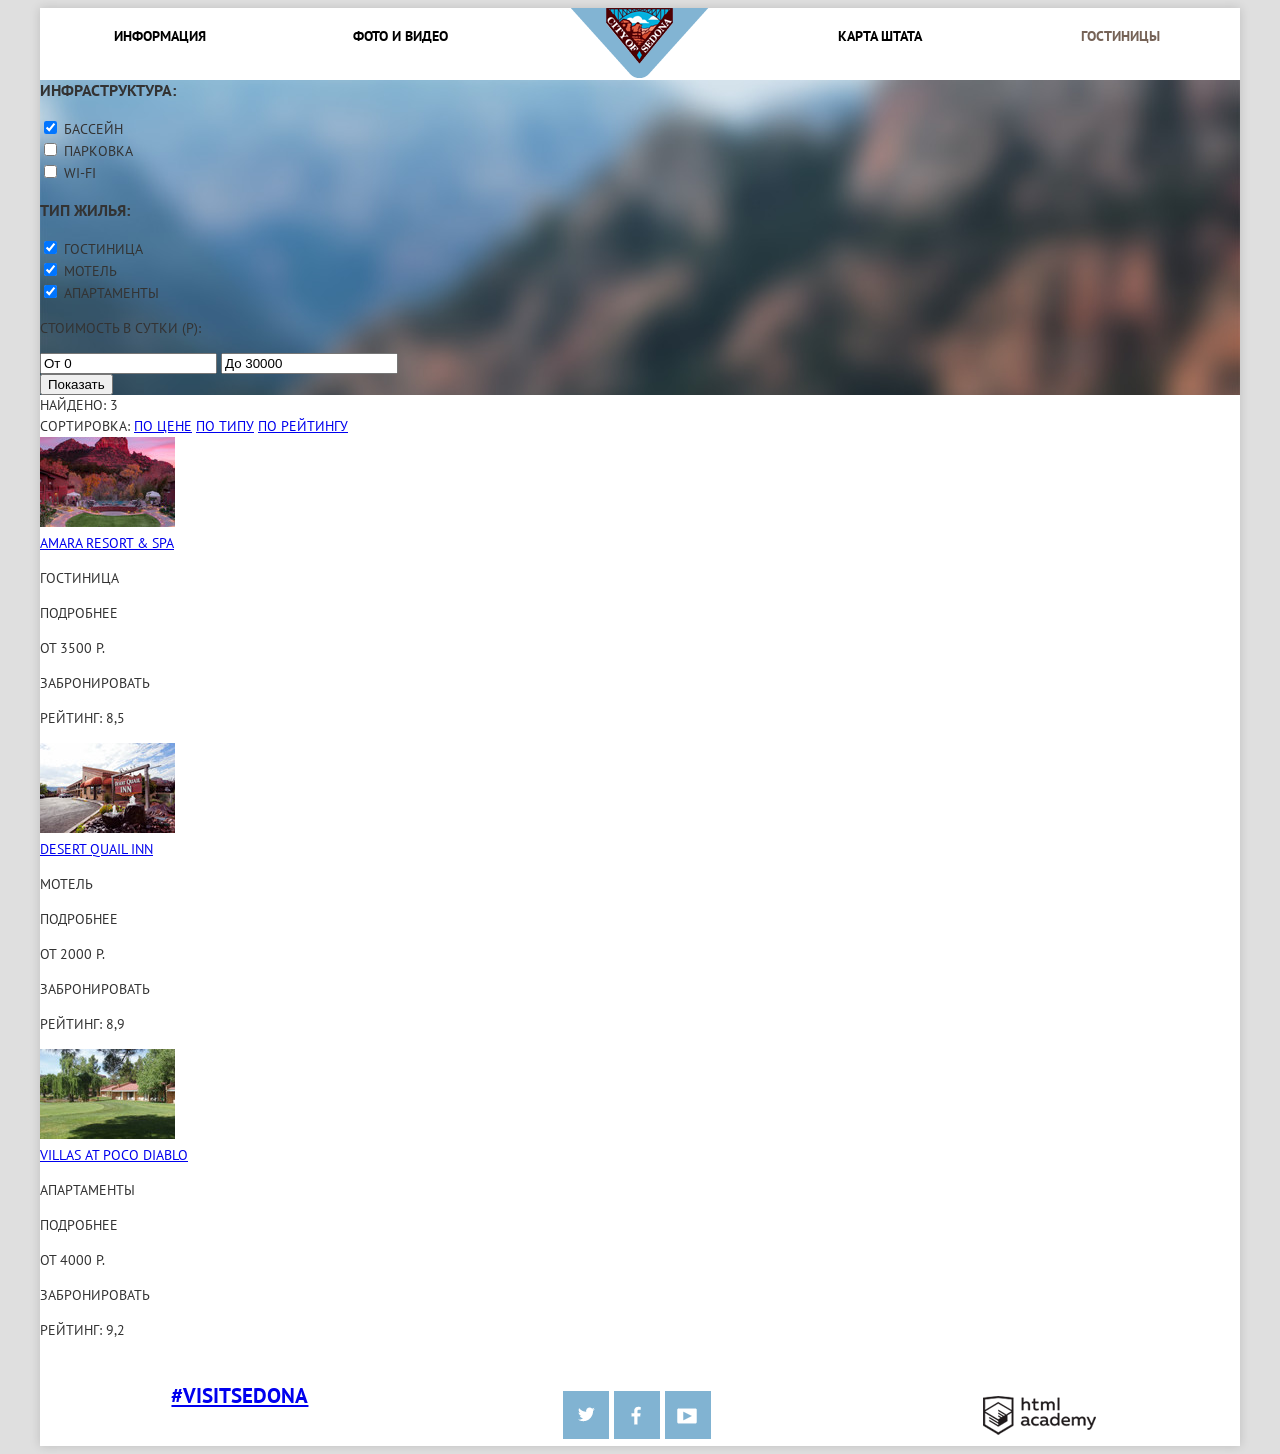
==== hotels.html @ 4e0e6d9b "Сделал страницу index Закончил верстку, разбил на блоки, добавил картинки, применил спрайты на иконк" ====
<!DOCTYPE html>
<html lang="ru">
<head>
  <meta charset="UTF-8">
  <title>Седона</title>
  <link href='http://fonts.googleapis.com/css?family=PT+Sans:400,700&amp;subset=latin,cyrillic-ext' rel='stylesheet' type='text/css'>
  <link href="css/style.css" rel="stylesheet">
  <link href="css/normalize.css" rel="stylesheet">
</head>
<body>
  <div class="container">
    <header>
      <nav class="menu">
              <a href="#">Информация</a>
              <a href="#">Фото и видео</a>
              <a href="index.html" class="menu-logo">
                  <img src="img/logo.png" alt="">
              </a>
              <a href="#">Карта штата</a>
              <a class="menu-active" href="#">Гостиницы</a>
          </nav>
    </header>

    <main>
      <form action="#" method="post">
        <div class="hotels-filters">
          <div class="hotels-filters-type">
            <div class="hotels-filters-infrastructure">
              <h3>инфраструктура:</h3>
              <div class="hotels-filters-item">
                <input type="checkbox" name="checkbox-pool" id="checkbox-pool" checked>
                <label for="checkbox-pool">бассейн</label>
              </div>
              <div class="hotels-filters-item">
                <input type="checkbox" name="checkbox-parking" id="checkbox-parking">
                <label for="checkbox-parking">парковка</label>
              </div>
              <div class="hotels-filters-item">
                <input type="checkbox" name="checkbox-wi-fi" id="checkbox-wi-fi">
                <label for="checkbox-wi-fi">wi-fi</label>
              </div>
            </div>
            <div class="hotels-filters-property">
              <h3>тип жилья:</h3>
              <div class="hotels-filters-item">
                <input type="checkbox" name="checkbox-hotel" id="checkbox-hotel" checked>
                <label for="checkbox-hotel">гостиница</label>
              </div>
              <div class="hotels-filters-item">
                <input type="checkbox" name="checkbox-motel" id="checkbox-motel" checked>
                <label for="checkbox-motel">мотель</label>
              </div>
              <div class="hotels-filters-item">
                <input type="checkbox" name="checkbox-appartment" id="checkbox-appartment" checked>
                <label for="checkbox-appartment">апартаменты</label>
              </div>
            </div>
          </div>
          <div class="filter-price">
            <p class="filter-price-title">Стоимость в сутки (Р):</p>
            <div class="filter-price-controll">
              <div class="filter-price-boundaries">
                <input type="text" value="От 0" required>
                <input type="text" value="До 30000" required>
              </div>
              <div class="filter-price-scale">
                <div class="filter-scale-toggle filter-min-toggle"></div>
                <div class="filter-scale-toggle filter-max-toggle"></div>
              </div>
            </div>
            <button class="filter-btn" type="submit">Показать</button>
          </div>
        </div>
      </form>
      <div class="hotels-sort">
        <div class="hotels-sort-found">найдено: 3</div>
        <span class="hotels-sort-title">сортировка: </span>
        <a href="#" class="active hotels-sort-price">по цене</a>
        <a href="#" class="hotels-sort-type">по типу</a>
        <a href="#" class="hotels-sort-rate">по рейтингу</a>
        <div class="hotels-sort-arrow">
          <a href="#" class="hotels-sort-up"><i class="icon-up-dir"></i></a>
          <a href="#" class="hotels-sort-down active"><i class="icon-down-dir active"></i></a>
        </div>
      </div>
      <div class="hotels">
        <div class="hotel">
          <img src="img/amara.jpg" class="hotel-photo" alt="amara resort &amp; spa photo" width="135" height="90">
          <div class="hotel-description">
            <div class="hotel-name"><a href="#">amara resort &amp; spa</a></div>
            <div class="hotel-info">
              <div class="hotel-info-left">
                <p>гостиница</p>
                <a class="hotel-btn-info">подробнее</a>
              </div>
              <div class="hotel-info-right">
                <p>от 3500 р.</p>
                <a class="hotel-btn-book">забронировать</a>
              </div>
            </div>
          </div>
          <div class="hotels-ratings">
            <div class="ratings-stars excellent"></div>
            <p class="result-info">Рейтинг: 8,5</p>
          </div>
        </div>
        <div class="hotel">
          <img src="img/desert.jpg" class="hotel-photo" alt="desert quail inn photo" width="135" height="90">
          <div class="hotel-description">
            <div class="hotel-name"><a href="#">desert quail inn</a></div>
            <div class="hotel-info">
              <div class="hotel-info-left">
                <p>мотель</p>
                <a class="hotel-btn-info">подробнее</a>
              </div>
              <div class="hotel-info-right">
                <p>от 2000 р.</p>
                <a class="hotel-btn-book">забронировать</a>
              </div>
            </div>
          </div>
          <div class="hotels-ratings">
            <div class="ratings-stars bad"></div>
            <p class="result-info">Рейтинг: 8,9</p>
          </div>
        </div>
        <div class="hotel">
          <img src="img/poco.jpg" class="hotel-photo" alt="villas at poco diablo photo" width="135" height="90">
          <div class="hotel-description">
            <div class="hotel-name"><a href="#">villas at poco diablo</a></div>
            <div class="hotel-info">
              <div class="hotel-info-left">
                <p>апартаменты</p>
                <a class="hotel-btn-info">подробнее</a>
              </div>
              <div class="hotel-info-right">
                <p>от 4000 р.</p>
                <a class="hotel-btn-book">забронировать</a>
              </div>
            </div>
          </div>
          <div class="hotels-ratings">
            <div class="ratings-stars good"></div>
            <p class="result-info">Рейтинг: 9,2</p>
          </div>
        </main>
        <footer>
          <div class="footer-hashtag">
            <a href="#" class="hashtag" target="blank">#Visitsedona</a>
          </div>
          <div class="footer-social">
            <a href="#" class="social-icon tw" target="_blank">Twitter</a>
            <a href="#" class="social-icon fb" target="_blank">Facebook</a>
            <a href="#" class="social-icon youtube" target="_blank">Youtube</a>
          </div>
          <div class="footer-copyright">
            <p class="copyright">Website by<a href="http://htmlacademy.ru/"><img src="img/logo-html.png" width="113" height="39" alt="HTML academy"></a></p>
          </div>
        </footer>

      </div>
      <script src="js/main.js"></script>
    </body>
    </html>
---- css/style.css ----
body {
  font-family: 'PT Sans', Arial, sans-serif;
  font-size: 14px;
  line-height: 21px;
  color: #333333;
  text-transform: uppercase;
  background-color: #dfdfdf;
}
.main-poster {
  background-image: url('../img/main-poster.jpg');
  background-size: cover;
  background-color: #493e35;
  height: 510px;
  width: 100%;
  text-align: center;
  padding-top: 74px;
  box-sizing: border-box;
  position: relative;
}

.main-poster::after {
  content: '';
  width: 100%;
  height: 60px;
  position: absolute;
  bottom: 0;
  left: 0;
  background-image: url('../img/shape.png');
  background-size: 100% 100%;
  background-repeat: no-repeat;
}
.container {
  min-width: 768px;
  max-width: 1200px;
  margin: 0 auto;
  background-color: white;
  box-shadow: 0 0 10px 0 rgba(0, 0, 0, .15);
}
li {
  list-style-type: none;
}

.menu {
  min-height: 56px;

  font-size: 0;
}

.menu a {
  display: inline-block;

  width: 20%;
  padding-top: 15px;
  padding-bottom: 15px;

  text-align: center;
  vertical-align: top;
}

.menu .menu-logo {
  position: relative;
  z-index: 50;

  height: 56px;
  padding: 0;
}
.menu a {
  text-decoration: none;
  text-transform: uppercase;

  color: #000000;

  font-size: 14px;
  font-weight: 700;
  line-height: 26px;
}

.menu a:hover {
  color: #81b3d2;
}

.menu a:active {
  color: #b2b2b2;
  color: rgba(0, 0, 0, .3);
}

.menu .menu-active {
  color: #766357;
}

.menu .menu-active:hover {
  color: #604e43;
}

.menu .menu-active:active {
  color: #d6d0cc;
  color: rgba(118, 99, 87, .3);
}

/*END NAVIGATION*/
/*INTRO*/

.intro {
  margin: 60px auto 50px;
  max-width: 500px;
  text-align: center;
}

.intro h1 {
  text-decoration: none;
  color: #000000;
  font-size: 21px;
  font-weight: 700;
  line-height: 26px;
}
.intro p {
  color: #000000;
  font-size: 14px;
  font-weight: 400;
  line-height: 26px;
}

/*END INTRO*/
.advantage-main {
  height: 256px;
  font-size: 0;
  background-image: url('../img/advantage-img-1.jpg');
  background-position: 100% 0%;
  overflow: hidden;
}
.advantage-text-wrapper {
  display: inline-block;
  width: 33.3333333%;
  padding: 50px;
  box-sizing: border-box;
  text-align: center;
  vertical-align: top;
  background-color: #81b3d2;
  color: white;
  height: 100%;
  font-size: 14px;

}

.advantage-main2 {
  height: 256px;
  font-size: 0;
  background-image: url('../img/advantage-img-2.jpg');
  background-position: 0% 100%;
}
.advantage-text-wrapper2 {
  display: inline-block;
  width: 33.3333333%;
  padding: 50px;
  float:right;
  box-sizing: border-box;
  text-align: center;
  vertical-align: top;
  background-color: #81b3d2;
  color: white;
  height: 100%;
  font-size: 14px;
}
.advantage-heading {
  font-weight: bold;
  font-size: 21px;
  line-height: 26px;
  max-width: 151px;
  margin: 0 auto 20px;
}
.advantage-main-text {
  font-size: 14px;
  font-weight: 400;
  line-height: 21px;
  margin: 0 auto 20px;
}
.advantage-main-text2 {
  padding: 0px 11%;
  font-size: 14px;
  font-weight: 400;
  line-height: 21px;
  margin: 0 auto 20px;
}
.advantage-number {
  margin-bottom: 20px;
}

.advantage-number::after {
  content: ' —';
}

.advantage-number::before {
  content: '— ';
}
.additional-advantage {
  display: inline-block;
  width: 33%;
  vertical-align: top;
  padding: 50px 30px 80px 30px;
  box-sizing: border-box;
  text-align: center;
}
.additional-advantage-icon {
  height: 80px;
  background-repeat: no-repeat;
  background-position: center;
  margin-bottom: 30px;
}

.additional-advantage-icon.house {
  background-image: url('../img/house.png');
}

.additional-advantage-icon.food {
  background-image: url('../img/food.png');
}

.additional-advantage-icon.souvenir {
  background-image: url('../img/souvenir.png');
}

.additional-advantages-grey {
  background-color: #eeeeee;
  margin-bottom: 60px;
}

.additional-advantage-grey {
  display: inline-block;
  width: 33%;
  text-align: center;
  padding: 50px;
  box-sizing: border-box;
  vertical-align: top;
}
.advantages-text{
  padding: 0px 5%;
  font-size: 14px;
  font-weight: 400;
  line-height: 21px;
  margin: 0 auto 20px;

}

.booking-title {
  text-align: center;
  color: #000000;
  margin-bottom: 30px;
  font-size: 30px;
  font-weight: 700;
  line-height: 26px;
}

.booking-info {
  text-align: center;
  width: 500px;
  margin-right: auto;
  margin-bottom: 45px;
  margin-left: auto;
  color: #000000;
  font-size: 14px;
  font-weight: 400;
  line-height: 24px;
}
.booking-block {
  position: relative;

  width: 570px;
  margin-right: auto;
  margin-left: auto;
}

.booking-btn {
  display: block;
  width: 100%;
  padding-top: 32px;
  padding-bottom: 31px;
  text-align: center;
  text-decoration: none;
  background-color: #766357;
  text-transform: uppercase;
  color: #ffffff;
  font-size: 21px;
  font-weight: 700;
  line-height: 26px;
}
.booking-btn:active {
  color: #9f928a;
  color: rgba(255, 255, 255, .3);
}

.booking-form {
  position: absolute;
  z-index: 100;
  top: 89px;
  left: 0;

  display: block;

  width: 460px;
  padding: 55px;

  background-color: #ffffff;
  -webkit-box-shadow: 0 38px 95px -21px rgba(0, 0, 0, .75);
  -moz-box-shadow: 0 38px 95px -21px rgba(0, 0, 0, .75);
  box-shadow: 0 38px 95px -21px rgba(0, 0, 0, .75);

  font-size: 0;
}
.booking-form-row {
  margin-bottom: 27px;

  -webkit-user-select: none;
  -moz-user-select: none;
  -ms-user-select: none;
  user-select: none;

  font-size: 0;

  -webkit-touch-callout: none;
  -khtml-user-select: none;
}

.booking-form-row label {
  display: inline-block;

  width: 110px;

  text-align: left;
  vertical-align: middle;
}

.booking-form-row input {
  position: relative;

  display: inline-block;

  width: 301px;
  padding: 5px 30px 5px 15px;

  vertical-align: middle;

  border-style: none;
  background-color: #f2f2f2;
}

.booking-form input:hover {
  background-color: #ebebeb;
}

.booking-form input:focus {
  outline: none;
  background-color: #ffffff;
  -webkit-box-shadow: inset 0 0 0 2px rgba(229, 229, 229, 1);
  -moz-box-shadow: inset 0 0 0 2px rgba(229, 229, 229, 1);
  box-shadow: inset 0 0 0 2px rgba(229, 229, 229, 1);
}

.booking-form-col {
  display: inline-block;

  box-sizing: border-box;
  width: 50%;

  vertical-align: top;

  font-size: 0;
}

.booking-form-col label {
  text-align: center;
}

.booking-form-col:first-child label {
  text-align: left;
}
.booking-form-label,
.booking-form-label + input {
  text-decoration: none;
  text-transform: uppercase;

  color: #000000;

  font-size: 14px;
  font-weight: 700;
  line-height: 26px;
}
.booking-form-dates {
  margin-bottom: 32px;
}

.booking-form-dates input:after {
  position: absolute;

  width: 21px;
  height: 23px;

  content: "";

  background: -92px -10px no-repeat url(../img/sprites.png);
}

.booking-form-dates input:hover:after {
  background: -10px -10px no-repeat url(../img/sprites.png);
}

.booking-form-dates input:focus:after {
  background: -51px -10px no-repeat url(../img/sprites.png);
}

.booking-form-dates + .booking-form-row {
  margin-bottom: 55px;
}

.booking-form-col input {
  width: 32px;
  padding-right: 41px;
  padding-left: 41px;

  text-align: center;
}

.booking-controls-plus,
.booking-controls-minus {
  position: relative;

  cursor: pointer;
}

.booking-controls-minus:before {
  position: absolute;
  top: -1.5px;
  left: -100px;

  width: 11px;
  height: 0;
  height: 11px;

  content: "";

  background: -284px -69px no-repeat url(../img/sprites.png);
}

.booking-controls-minus:hover:before,
input:hover ~ .booking-controls-subtract:before {
  background: -252px -69px no-repeat url(../img/sprites.png);
}

.booking-controls-minus:active:before,
input:focus ~ .booking-controls-minus:before {
  background: -189px -69px no-repeat url(../img/sprites.png);
}

.booking-controls-plus:after {
  position: absolute;
  top: -5px;
  right: 10px;

  width: 11px;
  height: 0;
  height: 11px;

  content: "";

  background: -189px -100px no-repeat url(../img/sprites.png);
}

.booking-controls-plus:hover:after,
input:hover ~ .booking-controls-plus:after {
  background: -316px -69px no-repeat url(../img/sprites.png);
}


.booking-controls-plus:active:after,
input:focus ~ .booking-controls-plus:after {
  background: -347px -69px no-repeat url(../img/sprites.png);
}

.booking-form-btn {
  width: 100%;
  padding-top: 15px;
  padding-bottom: 18px;
  border: none;
  background-color: #81b3d2;
}
.booking-form-btn{
  text-transform: uppercase;
  color: #ffffff;
  font-size: 21px;
  font-weight: 700;
  line-height: 26px
}

.booking-form-btn:focus {
  outline: none;
}

.booking-form-btn:hover {
  background-color: #669ec0;
}

.booking-form-btn:active {
  background-color: #5496bd;
}

.map {
  position: relative;

  overflow: hidden;

  height: 473px;
}


.hotels-filters {
  background-image: url('../img/blur.jpg');
  background-repeat: no-repeat;
  background-size: cover;
  background-color: #493e35;
  width: 100%;
}
/*FOOTER*/
footer {
  font-size: 0;
}
.social-icon {
  position: relative;

  display: inline-block;

  width: 46px;
  height: 48px;
  margin-right: 5px;

  vertical-align: top;

  background-color: #81b3d2;
}

.social-icon:hover {
  position: relative;

  background-color: #669ec0;
}

.social-icon:active {
  position: relative;

  background-color: #5496bd;
}

.social-icon:before {
  position: absolute;

  width: 22px;
  height: 20px;

  content: "";
}
.footer-social,
.footer-hashtag,
.footer-copyright {
  display: inline-block;

  box-sizing: border-box;
  width: 33.33%;
  min-height: 90px;

  text-align: center;
  vertical-align: top;
}

.footer-hashtag {
  padding-top: 28px;
}
.footer-hashtag {
  text-decoration: none;
  color: #000000;
  font-size: 21px;
  font-weight: 700;
  line-height: 26px;
}

.footer-social {
  padding-top: 36px;

  font-size: 0;
}
.social-icon {
  position: relative;

  display: inline-block;

  width: 46px;
  height: 48px;
  margin-right: 5px;

  vertical-align: top;

  background-color: #81b3d2;
}

.social-icon:hover {
  position: relative;

  background-color: #669ec0;
}

.social-icon:active {
  position: relative;

  background-color: #5496bd;
}

.social-icon:before {
  position: absolute;

  width: 22px;
  height: 20px;

  content: "";
}
.tw:before {
  top: 16px;
  left: 15px;

  background: -300px -100px no-repeat url(../img/sprites.png);
}

.tw:active:before {
  background: -337px -100px no-repeat url(../img/sprites.png);
}

.fb:before {
  top: 15px;
  left: 17px;

  background: -129px -70px no-repeat url(../img/sprites.png);
}

.fb:active:before {
  background: -159px -70px no-repeat url(../img/sprites.png);
}

.youtube:before {
  top: 17px;
  left: 12px;

  background: -252px -165px no-repeat url(../img/sprites.png);
}

.youtube:active:before {
  background: -292px -165px no-repeat url(../img/sprites.png);
}

.footer-copyright {
  padding-top: 41px;

  font-size: 0;
}
.footer-copyright a,
.footer-copyright span {
  display: inline-block;
  vertical-align: middle;
}
.copyright-intro {
  color: #000000;

  font-size: 14px;
  font-weight: 400;
  line-height: 26px;
}
.copyright-htmlacademy {
  width: 113px;
  height: 39px;
  margin-left: 5px;

  background: -10px -109px no-repeat url(../img/sprites.png);
}

.copyright-htmlacademy:hover {
  background: -10px -168px no-repeat url(../img/sprites.png);
}

.copyright-htmlacademy:active {
  background: -252px -10px no-repeat url(../img/sprites.png);
}
/*END FOOTER*/
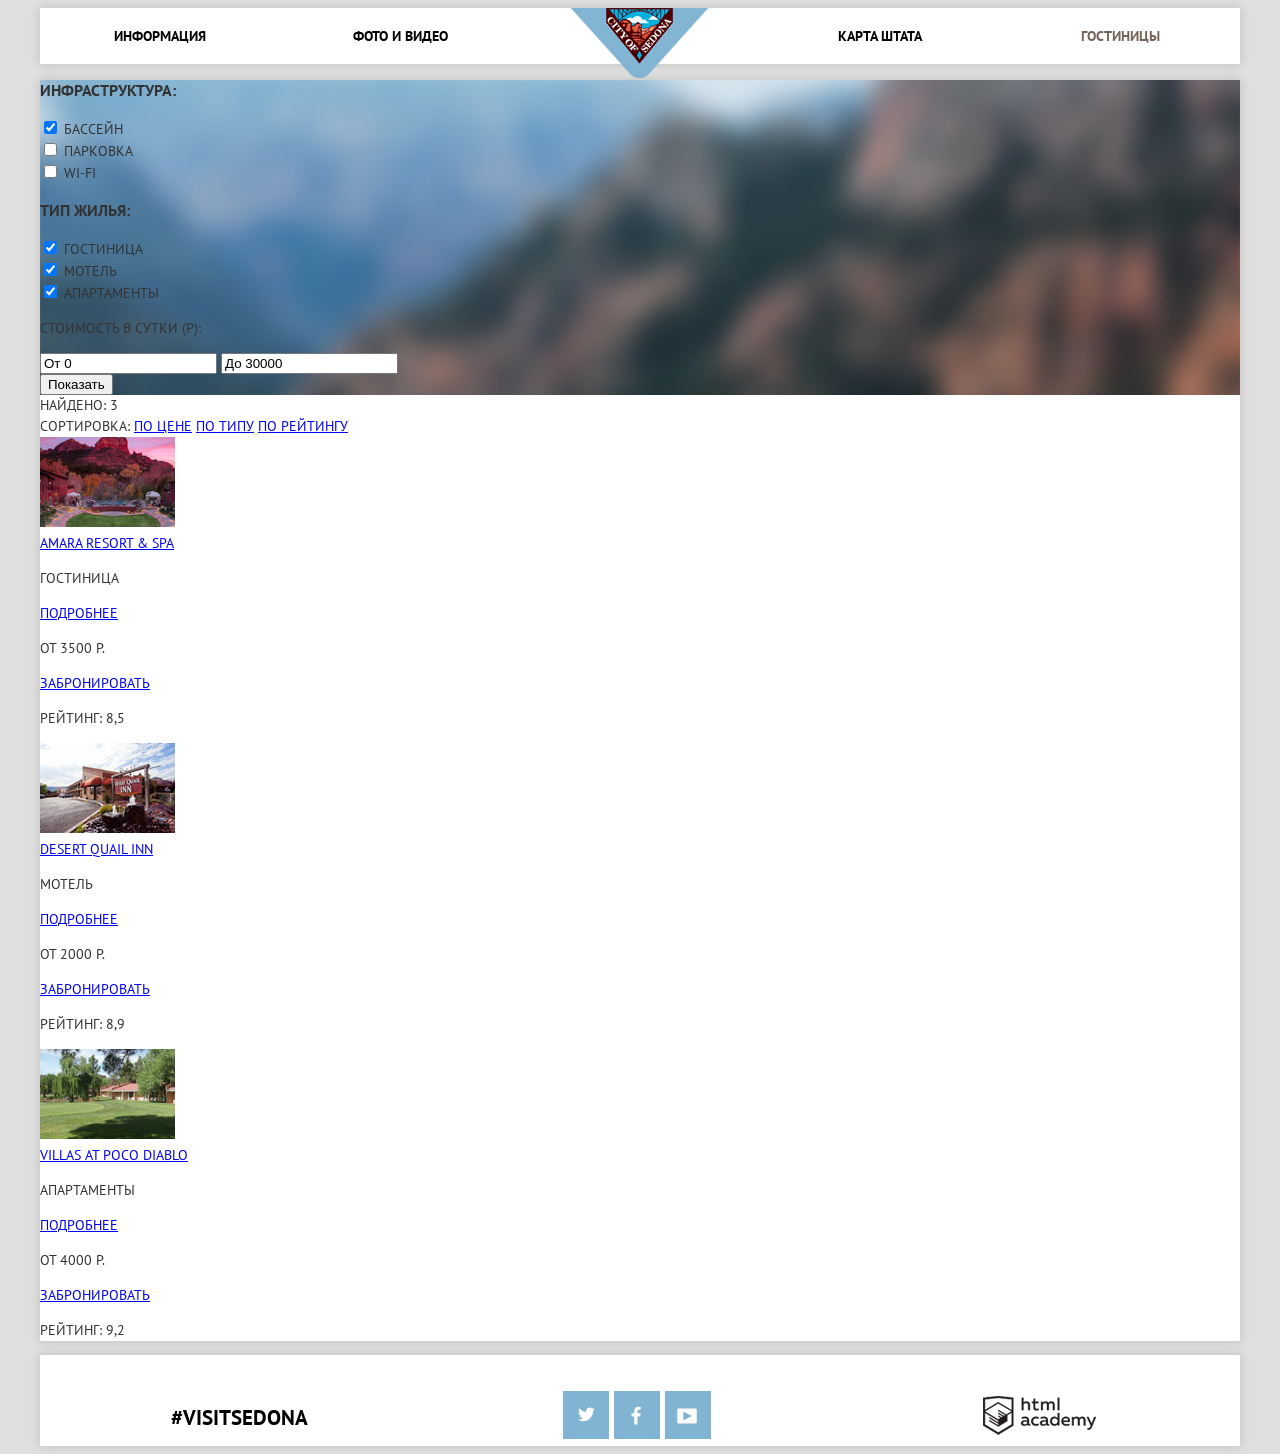
==== commit d9d28813: "правки" ====
--- a/hotels.html
+++ b/hotels.html
@@ -8,157 +8,157 @@
   <link href="css/normalize.css" rel="stylesheet">
 </head>
 <body>
-  <div class="container">
-    <header>
-      <nav class="menu">
-              <a href="#">Информация</a>
-              <a href="#">Фото и видео</a>
-              <a href="index.html" class="menu-logo">
-                  <img src="img/logo.png" alt="">
-              </a>
-              <a href="#">Карта штата</a>
-              <a class="menu-active" href="#">Гостиницы</a>
-          </nav>
-    </header>
-
-    <main>
-      <form action="#" method="post">
-        <div class="hotels-filters">
-          <div class="hotels-filters-type">
-            <div class="hotels-filters-infrastructure">
-              <h3>инфраструктура:</h3>
-              <div class="hotels-filters-item">
-                <input type="checkbox" name="checkbox-pool" id="checkbox-pool" checked>
-                <label for="checkbox-pool">бассейн</label>
-              </div>
-              <div class="hotels-filters-item">
-                <input type="checkbox" name="checkbox-parking" id="checkbox-parking">
-                <label for="checkbox-parking">парковка</label>
-              </div>
-              <div class="hotels-filters-item">
-                <input type="checkbox" name="checkbox-wi-fi" id="checkbox-wi-fi">
-                <label for="checkbox-wi-fi">wi-fi</label>
-              </div>
+  <header class="container">
+    <nav class="menu">
+      <a href="#">Информация</a>
+      <a href="#">Фото и видео</a>
+      <a href="index.html" class="menu-logo">
+        <img src="img/logo.png" alt="">
+      </a>
+      <a href="#">Карта штата</a>
+      <a class="menu-active" href="#">Гостиницы</a>
+    </nav>
+  </header>
+  <main class="container">
+    <form action="#" method="post">
+      <div class="hotels-filters">
+        <div class="hotels-filters-type">
+          <div class="hotels-filters-infrastructure">
+            <h3>инфраструктура:</h3>
+            <div class="hotels-filters-item">
+              <input type="checkbox" name="checkbox-pool" id="checkbox-pool" checked>
+              <label for="checkbox-pool">бассейн</label>
             </div>
-            <div class="hotels-filters-property">
-              <h3>тип жилья:</h3>
-              <div class="hotels-filters-item">
-                <input type="checkbox" name="checkbox-hotel" id="checkbox-hotel" checked>
-                <label for="checkbox-hotel">гостиница</label>
-              </div>
-              <div class="hotels-filters-item">
-                <input type="checkbox" name="checkbox-motel" id="checkbox-motel" checked>
-                <label for="checkbox-motel">мотель</label>
-              </div>
-              <div class="hotels-filters-item">
-                <input type="checkbox" name="checkbox-appartment" id="checkbox-appartment" checked>
-                <label for="checkbox-appartment">апартаменты</label>
-              </div>
+            <div class="hotels-filters-item">
+              <input type="checkbox" name="checkbox-parking" id="checkbox-parking">
+              <label for="checkbox-parking">парковка</label>
+            </div>
+            <div class="hotels-filters-item">
+              <input type="checkbox" name="checkbox-wi-fi" id="checkbox-wi-fi">
+              <label for="checkbox-wi-fi">wi-fi</label>
             </div>
           </div>
-          <div class="filter-price">
-            <p class="filter-price-title">Стоимость в сутки (Р):</p>
-            <div class="filter-price-controll">
-              <div class="filter-price-boundaries">
-                <input type="text" value="От 0" required>
-                <input type="text" value="До 30000" required>
-              </div>
-              <div class="filter-price-scale">
-                <div class="filter-scale-toggle filter-min-toggle"></div>
-                <div class="filter-scale-toggle filter-max-toggle"></div>
-              </div>
+          <div class="hotels-filters-property">
+            <h3>тип жилья:</h3>
+            <div class="hotels-filters-item">
+              <input type="checkbox" name="checkbox-hotel" id="checkbox-hotel" checked>
+              <label for="checkbox-hotel">гостиница</label>
             </div>
-            <button class="filter-btn" type="submit">Показать</button>
+            <div class="hotels-filters-item">
+              <input type="checkbox" name="checkbox-motel" id="checkbox-motel" checked>
+              <label for="checkbox-motel">мотель</label>
+            </div>
+            <div class="hotels-filters-item">
+              <input type="checkbox" name="checkbox-appartment" id="checkbox-appartment" checked>
+              <label for="checkbox-appartment">апартаменты</label>
+            </div>
           </div>
         </div>
-      </form>
-      <div class="hotels-sort">
-        <div class="hotels-sort-found">найдено: 3</div>
-        <span class="hotels-sort-title">сортировка: </span>
-        <a href="#" class="active hotels-sort-price">по цене</a>
-        <a href="#" class="hotels-sort-type">по типу</a>
-        <a href="#" class="hotels-sort-rate">по рейтингу</a>
-        <div class="hotels-sort-arrow">
-          <a href="#" class="hotels-sort-up"><i class="icon-up-dir"></i></a>
-          <a href="#" class="hotels-sort-down active"><i class="icon-down-dir active"></i></a>
+        <div class="filter-price">
+          <p class="filter-price-title">Стоимость в сутки (Р):</p>
+          <div class="filter-price-controll">
+            <div class="filter-price-boundaries">
+              <input type="text" value="От 0" required>
+              <input type="text" value="До 30000" required>
+            </div>
+            <div class="filter-price-scale">
+              <div class="filter-scale-toggle filter-min-toggle"></div>
+              <div class="filter-scale-toggle filter-max-toggle"></div>
+            </div>
+          </div>
+          <button class="filter-btn" type="submit">Показать</button>
         </div>
       </div>
-      <div class="hotels">
-        <div class="hotel">
-          <img src="img/amara.jpg" class="hotel-photo" alt="amara resort &amp; spa photo" width="135" height="90">
-          <div class="hotel-description">
-            <div class="hotel-name"><a href="#">amara resort &amp; spa</a></div>
-            <div class="hotel-info">
-              <div class="hotel-info-left">
-                <p>гостиница</p>
-                <a class="hotel-btn-info">подробнее</a>
-              </div>
-              <div class="hotel-info-right">
-                <p>от 3500 р.</p>
-                <a class="hotel-btn-book">забронировать</a>
-              </div>
+    </form>
+    <div class="hotels-sort">
+      <div class="hotels-sort-found">найдено: 3</div>
+      <span class="hotels-sort-title">сортировка: </span>
+      <a href="#" class="active hotels-sort-price">по цене</a>
+      <a href="#" class="hotels-sort-type">по типу</a>
+      <a href="#" class="hotels-sort-rate">по рейтингу</a>
+      <div class="hotels-sort-arrow">
+        <a href="#" class="hotels-sort-up"><i class="icon-up-dir"></i></a>
+        <a href="#" class="hotels-sort-down active"><i class="icon-down-dir active"></i></a>
+      </div>
+    </div>
+    <div class="hotels">
+      <div class="hotel">
+        <img src="img/amara.jpg" class="hotel-photo" alt="amara resort &amp; spa photo" width="135" height="90">
+        <div class="hotel-description">
+          <div class="hotel-name"><a href="#">amara resort &amp; spa</a></div>
+          <div class="hotel-info">
+            <div class="hotel-info-left">
+              <p>гостиница</p>
+              <a href="#" class="hotel-btn-info">подробнее</a>
+            </div>
+            <div class="hotel-info-right">
+              <p>от 3500 р.</p>
+              <a href="#" class="hotel-btn-book">забронировать</a>
             </div>
           </div>
-          <div class="hotels-ratings">
-            <div class="ratings-stars excellent"></div>
-            <p class="result-info">Рейтинг: 8,5</p>
+        </div>
+        <div class="hotels-ratings">
+          <div class="ratings-stars excellent"></div>
+          <p class="result-info">Рейтинг: 8,5</p>
+        </div>
+      </div>
+      <div class="hotel">
+        <img src="img/desert.jpg" class="hotel-photo" alt="desert quail inn photo" width="135" height="90">
+        <div class="hotel-description">
+          <div class="hotel-name"><a href="#">desert quail inn</a></div>
+          <div class="hotel-info">
+            <div class="hotel-info-left">
+              <p>мотель</p>
+              <a  href="#" class="hotel-btn-info">подробнее</a>
+            </div>
+            <div class="hotel-info-right">
+              <p>от 2000 р.</p>
+              <a href="#" class="hotel-btn-book">забронировать</a>
+            </div>
           </div>
         </div>
-        <div class="hotel">
-          <img src="img/desert.jpg" class="hotel-photo" alt="desert quail inn photo" width="135" height="90">
-          <div class="hotel-description">
-            <div class="hotel-name"><a href="#">desert quail inn</a></div>
-            <div class="hotel-info">
-              <div class="hotel-info-left">
-                <p>мотель</p>
-                <a class="hotel-btn-info">подробнее</a>
-              </div>
-              <div class="hotel-info-right">
-                <p>от 2000 р.</p>
-                <a class="hotel-btn-book">забронировать</a>
-              </div>
+        <div class="hotels-ratings">
+          <div class="ratings-stars bad"></div>
+          <p class="result-info">Рейтинг: 8,9</p>
+        </div>
+      </div>
+      <div class="hotel">
+        <img src="img/poco.jpg" class="hotel-photo" alt="villas at poco diablo photo" width="135" height="90">
+        <div class="hotel-description">
+          <div class="hotel-name"><a href="#">villas at poco diablo</a></div>
+          <div class="hotel-info">
+            <div class="hotel-info-left">
+              <p>апартаменты</p>
+              <a href="#" class="hotel-btn-info">подробнее</a>
+            </div>
+            <div class="hotel-info-right">
+              <p>от 4000 р.</p>
+              <a  href="#" class="hotel-btn-book">забронировать</a>
             </div>
           </div>
-          <div class="hotels-ratings">
-            <div class="ratings-stars bad"></div>
-            <p class="result-info">Рейтинг: 8,9</p>
-          </div>
         </div>
-        <div class="hotel">
-          <img src="img/poco.jpg" class="hotel-photo" alt="villas at poco diablo photo" width="135" height="90">
-          <div class="hotel-description">
-            <div class="hotel-name"><a href="#">villas at poco diablo</a></div>
-            <div class="hotel-info">
-              <div class="hotel-info-left">
-                <p>апартаменты</p>
-                <a class="hotel-btn-info">подробнее</a>
-              </div>
-              <div class="hotel-info-right">
-                <p>от 4000 р.</p>
-                <a class="hotel-btn-book">забронировать</a>
-              </div>
-            </div>
-          </div>
-          <div class="hotels-ratings">
-            <div class="ratings-stars good"></div>
-            <p class="result-info">Рейтинг: 9,2</p>
-          </div>
-        </main>
-        <footer>
-          <div class="footer-hashtag">
-            <a href="#" class="hashtag" target="blank">#Visitsedona</a>
-          </div>
-          <div class="footer-social">
-            <a href="#" class="social-icon tw" target="_blank">Twitter</a>
-            <a href="#" class="social-icon fb" target="_blank">Facebook</a>
-            <a href="#" class="social-icon youtube" target="_blank">Youtube</a>
-          </div>
-          <div class="footer-copyright">
-            <p class="copyright">Website by<a href="http://htmlacademy.ru/"><img src="img/logo-html.png" width="113" height="39" alt="HTML academy"></a></p>
-          </div>
-        </footer>
+        <div class="hotels-ratings">
+          <div class="ratings-stars good"></div>
+          <p class="result-info">Рейтинг: 9,2</p>
+        </div>
+      </div>
+    </div>
+    </main>
+    <footer class="container">
+      <div class="footer-hashtag">
+        <a href="#" class="hashtag" target="blank">#Visitsedona</a>
+      </div>
+      <div class="footer-social">
+        <a href="#" class="social-icon tw" target="_blank">Twitter</a>
+        <a href="#" class="social-icon fb" target="_blank">Facebook</a>
+        <a href="#" class="social-icon youtube" target="_blank">Youtube</a>
+      </div>
+      <div class="footer-copyright">
+        <p class="copyright">Website by<a href="http://htmlacademy.ru/"><img src="img/logo-html.png" width="113" height="39" alt="HTML academy"></a></p>
+      </div>
+    </footer>
 
-      </div>
-      <script src="js/main.js"></script>
-    </body>
-    </html>
+
+    <script src="js/main.js"></script>
+  </body>
+  </html>
--- a/css/style.css
+++ b/css/style.css
@@ -571,9 +571,9 @@
 }
 
 .footer-hashtag {
-  padding-top: 28px;
-}
-.footer-hashtag {
+  padding-top: 50px;
+}
+.footer-hashtag a{
   text-decoration: none;
   color: #000000;
   font-size: 21px;
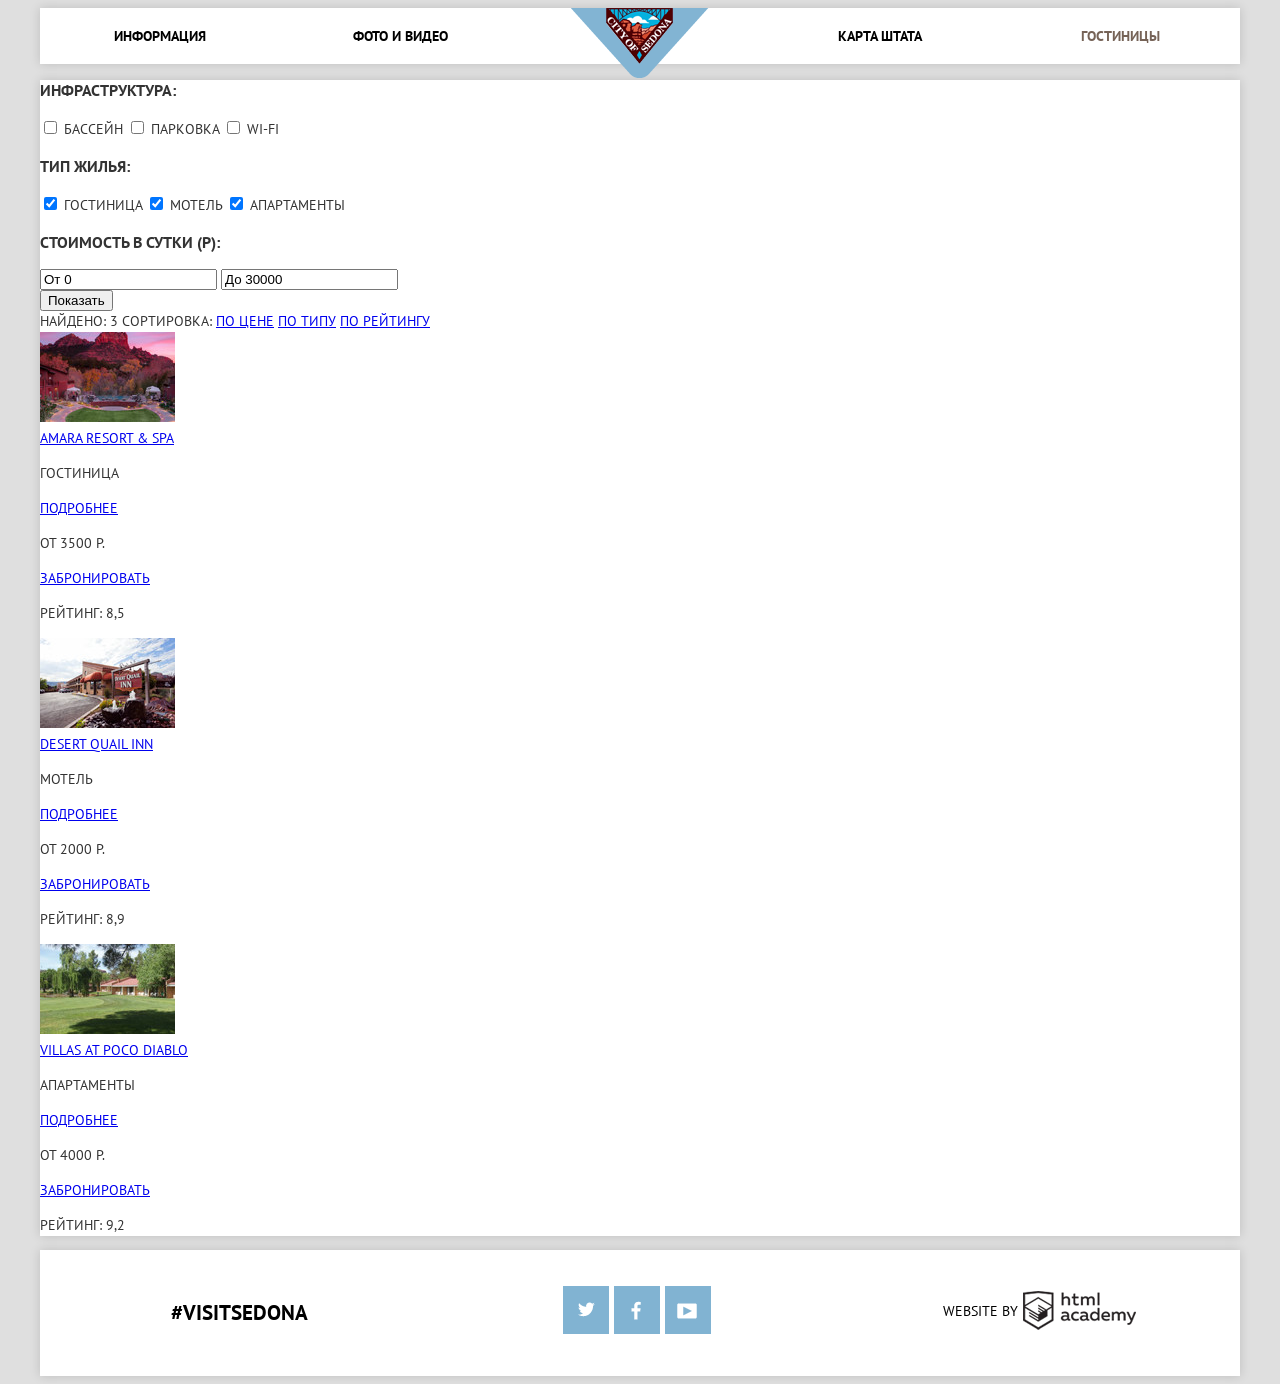
==== commit fbe4585c: "разбил на блоки, добавил картинки и стили для надписей." ====
--- a/hotels.html
+++ b/hotels.html
@@ -20,42 +20,29 @@
     </nav>
   </header>
   <main class="container">
-    <form action="#" method="post">
-      <div class="hotels-filters">
-        <div class="hotels-filters-type">
-          <div class="hotels-filters-infrastructure">
-            <h3>инфраструктура:</h3>
-            <div class="hotels-filters-item">
-              <input type="checkbox" name="checkbox-pool" id="checkbox-pool" checked>
-              <label for="checkbox-pool">бассейн</label>
-            </div>
-            <div class="hotels-filters-item">
-              <input type="checkbox" name="checkbox-parking" id="checkbox-parking">
-              <label for="checkbox-parking">парковка</label>
-            </div>
-            <div class="hotels-filters-item">
-              <input type="checkbox" name="checkbox-wi-fi" id="checkbox-wi-fi">
-              <label for="checkbox-wi-fi">wi-fi</label>
-            </div>
-          </div>
-          <div class="hotels-filters-property">
-            <h3>тип жилья:</h3>
-            <div class="hotels-filters-item">
-              <input type="checkbox" name="checkbox-hotel" id="checkbox-hotel" checked>
-              <label for="checkbox-hotel">гостиница</label>
-            </div>
-            <div class="hotels-filters-item">
-              <input type="checkbox" name="checkbox-motel" id="checkbox-motel" checked>
-              <label for="checkbox-motel">мотель</label>
-            </div>
-            <div class="hotels-filters-item">
-              <input type="checkbox" name="checkbox-appartment" id="checkbox-appartment" checked>
-              <label for="checkbox-appartment">апартаменты</label>
-            </div>
-          </div>
+
+    <div class="filter clearfix">
+      <form method="post" action="/filter">
+        <div class="filter-infrastructure">
+          <h3 class="filter-infrastructure-title">Инфраструктура:</h3>
+          <input type="checkbox" id="filter-pool">
+          <label class="filter-variant" for="filter-pool">Бассейн</label>
+          <input type="checkbox" id="filter-parking">
+          <label class="filter-variant" for="filter-parking">Парковка</label>
+          <input type="checkbox" id="filter-wifi">
+          <label class="filter-variant" for="filter-wifi">wi-fi</label>
+        </div>
+        <div class="filter-housing">
+          <h3 class="filter-housing-title">Тип жилья:</h3>
+          <input type="checkbox" id="filter-hotel" checked>
+          <label class="filter-variant" for="filter-hotel">Гостиница</label>
+          <input type="checkbox" id="filter-motel" checked>
+          <label class="filter-variant" for="filter-motel">Мотель</label>
+          <input type="checkbox" id="filter-apartment" checked>
+          <label class="filter-variant" for="filter-apartment">Апартаменты</label>
         </div>
         <div class="filter-price">
-          <p class="filter-price-title">Стоимость в сутки (Р):</p>
+          <h3 class="filter-price-title">Стоимость в сутки (Р):</h3>
           <div class="filter-price-controll">
             <div class="filter-price-boundaries">
               <input type="text" value="От 0" required>
@@ -68,97 +55,108 @@
           </div>
           <button class="filter-btn" type="submit">Показать</button>
         </div>
-      </div>
-    </form>
-    <div class="hotels-sort">
-      <div class="hotels-sort-found">найдено: 3</div>
-      <span class="hotels-sort-title">сортировка: </span>
-      <a href="#" class="active hotels-sort-price">по цене</a>
-      <a href="#" class="hotels-sort-type">по типу</a>
-      <a href="#" class="hotels-sort-rate">по рейтингу</a>
-      <div class="hotels-sort-arrow">
-        <a href="#" class="hotels-sort-up"><i class="icon-up-dir"></i></a>
-        <a href="#" class="hotels-sort-down active"><i class="icon-down-dir active"></i></a>
-      </div>
+      </form>
     </div>
-    <div class="hotels">
-      <div class="hotel">
-        <img src="img/amara.jpg" class="hotel-photo" alt="amara resort &amp; spa photo" width="135" height="90">
-        <div class="hotel-description">
-          <div class="hotel-name"><a href="#">amara resort &amp; spa</a></div>
-          <div class="hotel-info">
-            <div class="hotel-info-left">
-              <p>гостиница</p>
-              <a href="#" class="hotel-btn-info">подробнее</a>
-            </div>
-            <div class="hotel-info-right">
-              <p>от 3500 р.</p>
-              <a href="#" class="hotel-btn-book">забронировать</a>
-            </div>
+
+<div class="options clearfix">
+  <div class="options-left-column">
+    <span class="options-found">Найдено: 3</span>
+    <span class="options-about">Сортировка:</span>
+    <a href="#" class="options-variant options-price options-active">По цене</a>
+    <a href="#" class="options-variant options-type">По типу</a>
+    <a href="#" class="options-variant options-functions">По рейтингу</a>
+  </div>
+  <div class="options-right-column">
+    <a class="options-up-arrow options-active" href="#"></a>
+    <a class="options-down-arrow" href="#"></a>
+  </div>
+</div>
+<div class="result">
+  <div class="result-housing clearfix">
+    <div class="result-housing-left">
+      <img class="result-housing-img" src="img/amara.jpg" alt="Amara resort & spa">
+
+      <div class="result-housing-infoblock">
+        <a class="result-infoblock-title" href="#">Amara resort & spa</a>
+        <div class="result-about">
+          <div class="result-about-housing">
+            <p class="result-housing-type">Гостиница</p>
+            <a class="result-housing-more" href="#">Подробнее</a>
           </div>
-        </div>
-        <div class="hotels-ratings">
-          <div class="ratings-stars excellent"></div>
-          <p class="result-info">Рейтинг: 8,5</p>
-        </div>
-      </div>
-      <div class="hotel">
-        <img src="img/desert.jpg" class="hotel-photo" alt="desert quail inn photo" width="135" height="90">
-        <div class="hotel-description">
-          <div class="hotel-name"><a href="#">desert quail inn</a></div>
-          <div class="hotel-info">
-            <div class="hotel-info-left">
-              <p>мотель</p>
-              <a  href="#" class="hotel-btn-info">подробнее</a>
-            </div>
-            <div class="hotel-info-right">
-              <p>от 2000 р.</p>
-              <a href="#" class="hotel-btn-book">забронировать</a>
-            </div>
+          <div class="result-about-booking">
+            <p class="result-about-price">от 3500 Р.</p>
+            <a class="result-booking-btn" href="#">Забронировать</a>
           </div>
-        </div>
-        <div class="hotels-ratings">
-          <div class="ratings-stars bad"></div>
-          <p class="result-info">Рейтинг: 8,9</p>
-        </div>
-      </div>
-      <div class="hotel">
-        <img src="img/poco.jpg" class="hotel-photo" alt="villas at poco diablo photo" width="135" height="90">
-        <div class="hotel-description">
-          <div class="hotel-name"><a href="#">villas at poco diablo</a></div>
-          <div class="hotel-info">
-            <div class="hotel-info-left">
-              <p>апартаменты</p>
-              <a href="#" class="hotel-btn-info">подробнее</a>
-            </div>
-            <div class="hotel-info-right">
-              <p>от 4000 р.</p>
-              <a  href="#" class="hotel-btn-book">забронировать</a>
-            </div>
-          </div>
-        </div>
-        <div class="hotels-ratings">
-          <div class="ratings-stars good"></div>
-          <p class="result-info">Рейтинг: 9,2</p>
         </div>
       </div>
     </div>
-    </main>
-    <footer class="container">
-      <div class="footer-hashtag">
-        <a href="#" class="hashtag" target="blank">#Visitsedona</a>
+    <div class="result-housing-ratings">
+      <div class="result-ratings-stars result-ratings-excellent"></div>
+      <p class="result-mark-info">Рейтинг: 8,5</p>
+    </div>
+  </div>
+  <div class="result-housing clearfix">
+    <div class="result-housing-left">
+      <img  class="result-housing-img" src="img/desert.jpg" alt="Desert quail inn">
+      <div class="result-housing-infoblock">
+        <a class="result-infoblock-title" href="#">Desert quail inn</a>
+        <div class="result-about">
+          <div class="result-about-housing">
+            <p class="result-housing-type">Мотель</p>
+            <a class="result-housing-more" href="#">Подробнее</a>
+          </div>
+          <div class="result-about-booking">
+            <p class="result-about-price">от 2000 Р.</p>
+            <a class="result-booking-btn" href="#">Забронировать</a>
+          </div>
+        </div>
       </div>
-      <div class="footer-social">
-        <a href="#" class="social-icon tw" target="_blank">Twitter</a>
-        <a href="#" class="social-icon fb" target="_blank">Facebook</a>
-        <a href="#" class="social-icon youtube" target="_blank">Youtube</a>
+    </div>
+    <div class="result-housing-ratings">
+      <div class="result-ratings-stars result-ratings-bad"></div>
+      <p class="result-mark-info">Рейтинг: 8,9</p>
+    </div>
+  </div>
+  <div class="result-housing clearfix">
+    <div class="result-housing-left">
+        <img class="result-housing-img" src="img/poco.jpg" alt="Villas at poco diablo">
+      <div class="result-housing-infoblock">
+        <a class="result-infoblock-title" href="#">Villas at poco diablo</a>
+        <div class="result-about">
+          <div class="result-about-housing">
+            <p class="result-housing-type">Апартаменты</p>
+            <a class="result-housing-more" href="#">Подробнее</a>
+          </div>
+          <div class="result-about-booking">
+            <p class="result-about-price">от 4000 Р.</p>
+            <a class="result-booking-btn" href="#">Забронировать</a>
+          </div>
+        </div>
       </div>
-      <div class="footer-copyright">
-        <p class="copyright">Website by<a href="http://htmlacademy.ru/"><img src="img/logo-html.png" width="113" height="39" alt="HTML academy"></a></p>
-      </div>
-    </footer>
+    </div>
+    <div class="result-housing-ratings">
+      <div class="result-ratings-stars result-ratings-good"></div>
+      <p class="result-mark-info">Рейтинг: 9,2</p>
+    </div>
+  </div>
+</div>
+</main>
+<footer class="container">
+  <div class="footer-hashtag">
+    <a href="#" target="blank">#Visitsedona</a>
+  </div>
+  <div class="footer-social">
+    <a href="#" class="social-icon tw" target="_blank">Twitter</a>
+    <a href="#" class="social-icon fb" target="_blank">Facebook</a>
+    <a href="#" class="social-icon youtube" target="_blank">Youtube</a>
+  </div>
+  <p class="footer-copyright">
+    <span class="copyright-intro">Website by</span>
+    <a class="copyright-htmlacademy" href="http://htmlacademy.ru/"></a>
+  </p>
+</footer>
 
 
-    <script src="js/main.js"></script>
-  </body>
-  </html>
+<script src="js/main.js"></script>
+</body>
+</html>
--- a/css/style.css
+++ b/css/style.css
@@ -572,6 +572,7 @@
 
 .footer-hashtag {
   padding-top: 50px;
+  padding-bottom:45px;
 }
 .footer-hashtag a{
   text-decoration: none;
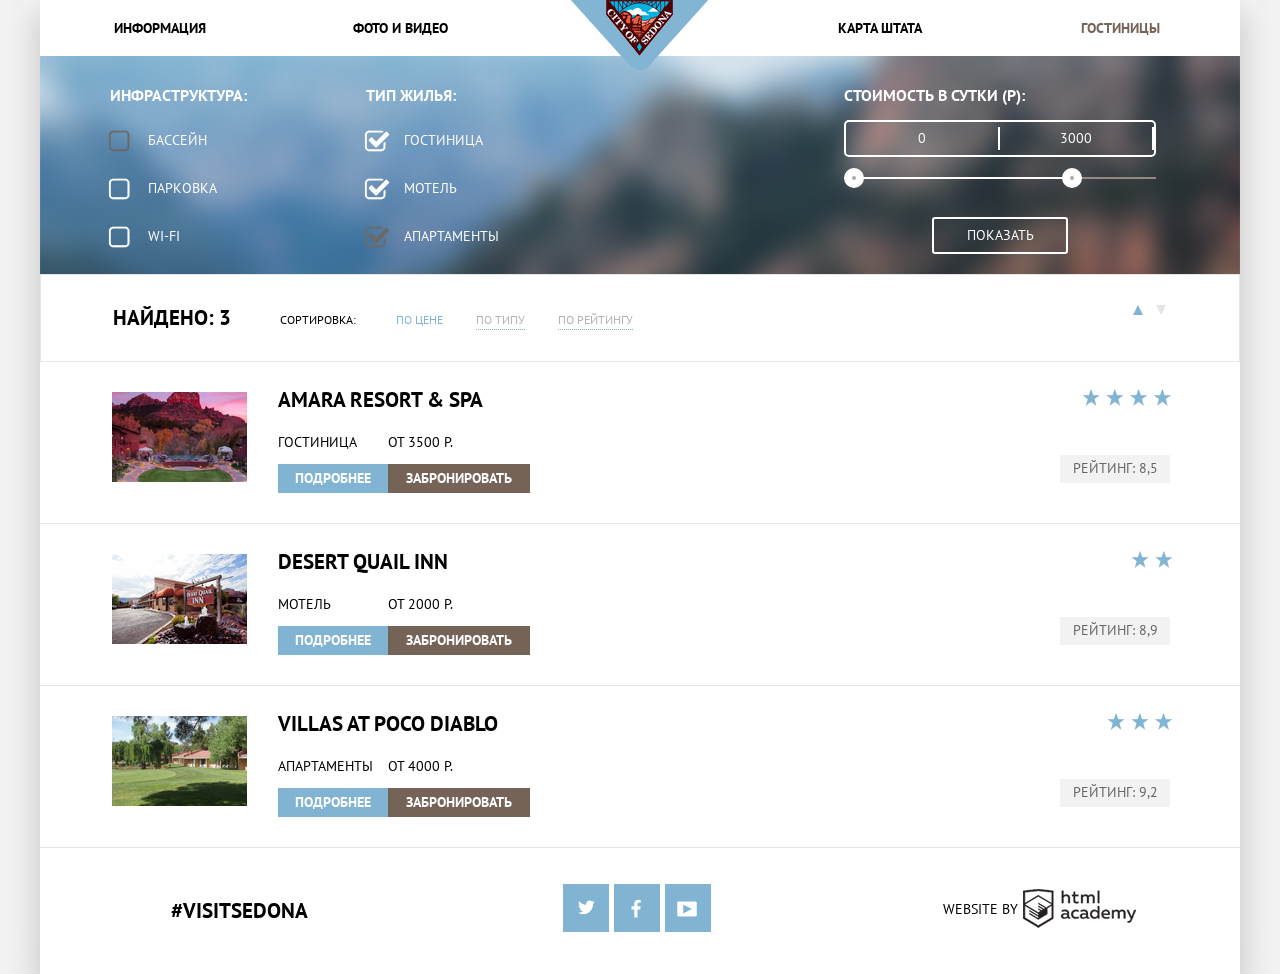
==== commit 884a619a: "внес правки. Сделал большинство правок, форму booking еще не сделал." ====
--- a/hotels.html
+++ b/hotels.html
@@ -8,155 +8,159 @@
   <link href="css/normalize.css" rel="stylesheet">
 </head>
 <body>
-  <header class="container">
-    <nav class="menu">
-      <a href="#">Информация</a>
-      <a href="#">Фото и видео</a>
-      <a href="index.html" class="menu-logo">
-        <img src="img/logo.png" alt="">
-      </a>
-      <a href="#">Карта штата</a>
-      <a class="menu-active" href="#">Гостиницы</a>
-    </nav>
-  </header>
-  <main class="container">
+  <div class="container">
+    <header>
+      <nav class="menu">
+        <a href="#">Информация</a>
+        <a href="#">Фото и видео</a>
+        <a href="index.html" class="menu-logo">
+          <img src="img/logo.png" alt="">
+        </a>
+        <a href="#">Карта штата</a>
+        <a class="menu-active" href="#">Гостиницы</a>
+      </nav>
+    </header>
+    <main>
 
-    <div class="filter clearfix">
-      <form method="post" action="/filter">
-        <div class="filter-infrastructure">
-          <h3 class="filter-infrastructure-title">Инфраструктура:</h3>
-          <input type="checkbox" id="filter-pool">
-          <label class="filter-variant" for="filter-pool">Бассейн</label>
-          <input type="checkbox" id="filter-parking">
-          <label class="filter-variant" for="filter-parking">Парковка</label>
-          <input type="checkbox" id="filter-wifi">
-          <label class="filter-variant" for="filter-wifi">wi-fi</label>
+      <div class="filter clearfix">
+        <form method="post" action="/filter">
+          <div class="filter-infrastructure">
+            <h3 class="filter-infrastructure-title">Инфраструктура:</h3>
+            <input type="checkbox" id="filter-pool" disabled>
+            <label class="filter-variant" for="filter-pool">Бассейн</label>
+            <input type="checkbox" id="filter-parking">
+            <label class="filter-variant" for="filter-parking">Парковка</label>
+            <input type="checkbox" id="filter-wifi">
+            <label class="filter-variant" for="filter-wifi">wi-fi</label>
+          </div>
+          <div class="filter-housing">
+            <h3 class="filter-housing-title">Тип жилья:</h3>
+            <input type="checkbox" id="filter-hotel" checked>
+            <label class="filter-variant" for="filter-hotel">Гостиница</label>
+            <input type="checkbox" id="filter-motel" checked>
+            <label class="filter-variant" for="filter-motel">Мотель</label>
+            <input type="checkbox" id="filter-apartment" checked disabled>
+            <label class="filter-variant" for="filter-apartment">Апартаменты</label>
+          </div>
+
+          <div class="filter-price">
+            <h3 class="filter-price-title">Стоимость в сутки (Р):</h3>
+            <div class="filter-price-controll">
+              <div class="filter-price-boundaries">
+              <label class="price-min">от <input name="price-min" type="text" value="0"></label>
+              <label class="price-max">до <input name="price-max" type="text" value="3000"></label>
+              </div>
+              <div class="filter-price-scale">
+              <div class="scale">
+              <div class="bar"></div>
+              </div>
+              <div class="toggle min-toggle"></div>
+              <div class="toggle max-toggle"></div>
+              </div>
+            </div>
+            <button class="filter-btn" type="submit">Показать</button>
+          </div>
+        </form>
+      </div>
+      <div class="options clearfix">
+        <div class="options-left-column">
+          <span class="options-found">Найдено: 3</span>
+          <span class="options-about">Сортировка:</span>
+          <a href="#" class="options-variant options-price options-active">По цене</a>
+          <a href="#" class="options-variant options-type">По типу</a>
+          <a href="#" class="options-variant options-functions">По рейтингу</a>
         </div>
-        <div class="filter-housing">
-          <h3 class="filter-housing-title">Тип жилья:</h3>
-          <input type="checkbox" id="filter-hotel" checked>
-          <label class="filter-variant" for="filter-hotel">Гостиница</label>
-          <input type="checkbox" id="filter-motel" checked>
-          <label class="filter-variant" for="filter-motel">Мотель</label>
-          <input type="checkbox" id="filter-apartment" checked>
-          <label class="filter-variant" for="filter-apartment">Апартаменты</label>
+        <div class="options-right-column">
+          <a class="options-up-arrow options-active" href="#"></a>
+          <a class="options-down-arrow" href="#"></a>
         </div>
-        <div class="filter-price">
-          <h3 class="filter-price-title">Стоимость в сутки (Р):</h3>
-          <div class="filter-price-controll">
-            <div class="filter-price-boundaries">
-              <input type="text" value="От 0" required>
-              <input type="text" value="До 30000" required>
-            </div>
-            <div class="filter-price-scale">
-              <div class="filter-scale-toggle filter-min-toggle"></div>
-              <div class="filter-scale-toggle filter-max-toggle"></div>
+      </div>
+      <div class="result">
+        <div class="result-housing clearfix">
+          <div class="result-housing-left">
+            <img class="result-housing-img" src="img/amara.jpg" alt="Amara resort & spa">
+
+            <div class="result-housing-infoblock">
+              <a class="result-infoblock-title" href="#">Amara resort & spa</a>
+              <div class="result-about clearfix">
+                <div class="result-about-housing">
+                  <p class="result-housing-type">Гостиница</p>
+                  <a class="result-housing-more" href="#">Подробнее</a>
+                </div>
+                <div class="result-about-booking">
+                  <p class="result-about-price">от 3500 Р.</p>
+                  <a class="result-booking-btn" href="#">Забронировать</a>
+                </div>
+              </div>
             </div>
           </div>
-          <button class="filter-btn" type="submit">Показать</button>
+          <div class="result-housing-ratings">
+            <div class="result-ratings-stars result-ratings-4star"></div>
+            <p class="result-mark-info">Рейтинг: 8,5</p>
+          </div>
         </div>
-      </form>
-    </div>
-
-<div class="options clearfix">
-  <div class="options-left-column">
-    <span class="options-found">Найдено: 3</span>
-    <span class="options-about">Сортировка:</span>
-    <a href="#" class="options-variant options-price options-active">По цене</a>
-    <a href="#" class="options-variant options-type">По типу</a>
-    <a href="#" class="options-variant options-functions">По рейтингу</a>
-  </div>
-  <div class="options-right-column">
-    <a class="options-up-arrow options-active" href="#"></a>
-    <a class="options-down-arrow" href="#"></a>
-  </div>
-</div>
-<div class="result">
-  <div class="result-housing clearfix">
-    <div class="result-housing-left">
-      <img class="result-housing-img" src="img/amara.jpg" alt="Amara resort & spa">
-
-      <div class="result-housing-infoblock">
-        <a class="result-infoblock-title" href="#">Amara resort & spa</a>
-        <div class="result-about">
-          <div class="result-about-housing">
-            <p class="result-housing-type">Гостиница</p>
-            <a class="result-housing-more" href="#">Подробнее</a>
+        <div class="result-housing clearfix">
+          <div class="result-housing-left">
+            <img  class="result-housing-img" src="img/desert.jpg" alt="Desert quail inn">
+            <div class="result-housing-infoblock">
+              <a class="result-infoblock-title" href="#">Desert quail inn</a>
+              <div class="result-about clearfix">
+                <div class="result-about-housing">
+                  <p class="result-housing-type">Мотель</p>
+                  <a class="result-housing-more" href="#">Подробнее</a>
+                </div>
+                <div class="result-about-booking">
+                  <p class="result-about-price">от 2000 Р.</p>
+                  <a class="result-booking-btn" href="#">Забронировать</a>
+                </div>
+              </div>
+            </div>
           </div>
-          <div class="result-about-booking">
-            <p class="result-about-price">от 3500 Р.</p>
-            <a class="result-booking-btn" href="#">Забронировать</a>
+          <div class="result-housing-ratings">
+            <div class="result-ratings-stars result-ratings-2star"></div>
+            <p class="result-mark-info">Рейтинг: 8,9</p>
+          </div>
+        </div>
+        <div class="result-housing clearfix">
+          <div class="result-housing-left">
+            <img class="result-housing-img" src="img/poco.jpg" alt="Villas at poco diablo">
+            <div class="result-housing-infoblock">
+              <a class="result-infoblock-title" href="#">Villas at poco diablo</a>
+              <div class="result-about">
+                <div class="result-about-housing">
+                  <p class="result-housing-type">Апартаменты</p>
+                  <a class="result-housing-more" href="#">Подробнее</a>
+                </div>
+                <div class="result-about-booking">
+                  <p class="result-about-price">от 4000 Р.</p>
+                  <a class="result-booking-btn" href="#">Забронировать</a>
+                </div>
+              </div>
+            </div>
+          </div>
+          <div class="result-housing-ratings">
+            <div class="result-ratings-stars result-ratings-3star"></div>
+            <p class="result-mark-info">Рейтинг: 9,2</p>
           </div>
         </div>
       </div>
-    </div>
-    <div class="result-housing-ratings">
-      <div class="result-ratings-stars result-ratings-excellent"></div>
-      <p class="result-mark-info">Рейтинг: 8,5</p>
-    </div>
+    </main>
+    <footer>
+      <div class="footer-hashtag">
+        <a href="#" target="blank">#Visitsedona</a>
+      </div>
+      <div class="footer-social">
+        <a href="#" class="social-icon tw" target="_blank">Twitter</a>
+        <a href="#" class="social-icon fb" target="_blank">Facebook</a>
+        <a href="#" class="social-icon youtube" target="_blank">Youtube</a>
+      </div>
+      <p class="footer-copyright">
+        <span class="copyright-intro">Website by</span>
+        <a class="copyright-htmlacademy" href="http://htmlacademy.ru/"></a>
+      </p>
+    </footer>
+
   </div>
-  <div class="result-housing clearfix">
-    <div class="result-housing-left">
-      <img  class="result-housing-img" src="img/desert.jpg" alt="Desert quail inn">
-      <div class="result-housing-infoblock">
-        <a class="result-infoblock-title" href="#">Desert quail inn</a>
-        <div class="result-about">
-          <div class="result-about-housing">
-            <p class="result-housing-type">Мотель</p>
-            <a class="result-housing-more" href="#">Подробнее</a>
-          </div>
-          <div class="result-about-booking">
-            <p class="result-about-price">от 2000 Р.</p>
-            <a class="result-booking-btn" href="#">Забронировать</a>
-          </div>
-        </div>
-      </div>
-    </div>
-    <div class="result-housing-ratings">
-      <div class="result-ratings-stars result-ratings-bad"></div>
-      <p class="result-mark-info">Рейтинг: 8,9</p>
-    </div>
-  </div>
-  <div class="result-housing clearfix">
-    <div class="result-housing-left">
-        <img class="result-housing-img" src="img/poco.jpg" alt="Villas at poco diablo">
-      <div class="result-housing-infoblock">
-        <a class="result-infoblock-title" href="#">Villas at poco diablo</a>
-        <div class="result-about">
-          <div class="result-about-housing">
-            <p class="result-housing-type">Апартаменты</p>
-            <a class="result-housing-more" href="#">Подробнее</a>
-          </div>
-          <div class="result-about-booking">
-            <p class="result-about-price">от 4000 Р.</p>
-            <a class="result-booking-btn" href="#">Забронировать</a>
-          </div>
-        </div>
-      </div>
-    </div>
-    <div class="result-housing-ratings">
-      <div class="result-ratings-stars result-ratings-good"></div>
-      <p class="result-mark-info">Рейтинг: 9,2</p>
-    </div>
-  </div>
-</div>
-</main>
-<footer class="container">
-  <div class="footer-hashtag">
-    <a href="#" target="blank">#Visitsedona</a>
-  </div>
-  <div class="footer-social">
-    <a href="#" class="social-icon tw" target="_blank">Twitter</a>
-    <a href="#" class="social-icon fb" target="_blank">Facebook</a>
-    <a href="#" class="social-icon youtube" target="_blank">Youtube</a>
-  </div>
-  <p class="footer-copyright">
-    <span class="copyright-intro">Website by</span>
-    <a class="copyright-htmlacademy" href="http://htmlacademy.ru/"></a>
-  </p>
-</footer>
-
-
-<script src="js/main.js"></script>
+  <script src="js/main.js"></script>
 </body>
 </html>
--- a/css/style.css
+++ b/css/style.css
@@ -1,16 +1,27 @@
-
 body {
   font-family: 'PT Sans', Arial, sans-serif;
   font-size: 14px;
   line-height: 21px;
   color: #333333;
   text-transform: uppercase;
-  background-color: #dfdfdf;
-}
+  background-color: #f2f2f2;
+  margin: 0;
+
+}
+.clearfix:before,
+.clearfix:after {
+ content: "";
+ display: table;
+}
+
+.clearfix:after {
+  clear: both;
+}
+
 .main-poster {
   background-image: url('../img/main-poster.jpg');
   background-size: cover;
-  background-color: #493e35;
+  background-color: #81b3d1;
   height: 510px;
   width: 100%;
   text-align: center;
@@ -30,50 +41,42 @@
   background-size: 100% 100%;
   background-repeat: no-repeat;
 }
+
 .container {
   min-width: 768px;
   max-width: 1200px;
   margin: 0 auto;
-  background-color: white;
-  box-shadow: 0 0 10px 0 rgba(0, 0, 0, .15);
-}
-li {
-  list-style-type: none;
+  background-color: #ffffff;
+  -webkit-box-shadow: 0 10px 30px 0 rgba(50, 50, 50, .3);
+  -moz-box-shadow: 0 10px 30px 0 rgba(50, 50, 50, .3);
+  box-shadow: 0 10px 30px 0 rgba(50, 50, 50, .3), 0 -10px 30px 0 #ffffff;
 }
 
 .menu {
   min-height: 56px;
-
   font-size: 0;
 }
 
 .menu a {
   display: inline-block;
-
   width: 20%;
   padding-top: 15px;
   padding-bottom: 15px;
-
   text-align: center;
   vertical-align: top;
+  text-decoration: none;
+  text-transform: uppercase;
+  color: #000000;
+  font-size: 14px;
+  font-weight: 700;
+  line-height: 26px;
 }
 
 .menu .menu-logo {
   position: relative;
   z-index: 50;
-
   height: 56px;
   padding: 0;
-}
-.menu a {
-  text-decoration: none;
-  text-transform: uppercase;
-
-  color: #000000;
-
-  font-size: 14px;
-  font-weight: 700;
-  line-height: 26px;
 }
 
 .menu a:hover {
@@ -90,32 +93,31 @@
 }
 
 .menu .menu-active:hover {
-  color: #604e43;
-}
-
-.menu .menu-active:active {
-  color: #d6d0cc;
-  color: rgba(118, 99, 87, .3);
+  color: #5f4d43;
 }
 
 /*END NAVIGATION*/
 /*INTRO*/
 
 .intro {
-  margin: 60px auto 50px;
+  margin: 0 auto;
   max-width: 500px;
+  padding-top: 60px;
+  padding-bottom:  50px;
   text-align: center;
 }
 
 .intro h1 {
-  text-decoration: none;
+  margin:0 auto;
   color: #000000;
   font-size: 21px;
   font-weight: 700;
   line-height: 26px;
+  margin-bottom: 28px;
 }
 .intro p {
   color: #000000;
+  margin:0 auto;
   font-size: 14px;
   font-weight: 400;
   line-height: 26px;
@@ -123,34 +125,30 @@
 
 /*END INTRO*/
 .advantage-main {
-  height: 256px;
-  font-size: 0;
+  background-size: contain;
   background-image: url('../img/advantage-img-1.jpg');
   background-position: 100% 0%;
-  overflow: hidden;
-}
+  background-color: #81b3d2;
+}
+
 .advantage-text-wrapper {
-  display: inline-block;
-  width: 33.3333333%;
+  width: 33.3333%;
   padding: 50px;
   box-sizing: border-box;
   text-align: center;
   vertical-align: top;
   background-color: #81b3d2;
-  color: white;
+  color: #ffffff;
   height: 100%;
-  font-size: 14px;
-
 }
 
 .advantage-main2 {
-  height: 256px;
-  font-size: 0;
+  background-size: contain;
   background-image: url('../img/advantage-img-2.jpg');
   background-position: 0% 100%;
+  background-color: #81b3d2;
 }
 .advantage-text-wrapper2 {
-  display: inline-block;
   width: 33.3333333%;
   padding: 50px;
   float:right;
@@ -158,23 +156,26 @@
   text-align: center;
   vertical-align: top;
   background-color: #81b3d2;
-  color: white;
+  color: #ffffff;
   height: 100%;
   font-size: 14px;
 }
+
 .advantage-heading {
-  font-weight: bold;
+  margin: 0 auto;
+  font-weight: 700;
   font-size: 21px;
   line-height: 26px;
   max-width: 151px;
-  margin: 0 auto 20px;
-}
+}
+
 .advantage-main-text {
   font-size: 14px;
   font-weight: 400;
   line-height: 21px;
   margin: 0 auto 20px;
 }
+
 .advantage-main-text2 {
   padding: 0px 11%;
   font-size: 14px;
@@ -182,8 +183,73 @@
   line-height: 21px;
   margin: 0 auto 20px;
 }
+
+.additional-advantage {
+	position: relative;
+	width: 33.333333%;
+	float: left;
+	padding: 160px 6% 70px;
+	-webkit-box-sizing: border-box;
+	-moz-box-sizing: border-box;
+	box-sizing: border-box;
+	text-align: center;
+}
+
+.additional-advantage:nth-child(2) {
+	padding: 160px 4% 70px;
+}
+
+.additional-advantage .advantage-heading::before {
+	position: absolute;
+	top: 55px;
+	left: 50%;
+	z-index: 3;
+	-webkit-transform: translate(-50%, 0);
+	-ms-transform: translate(-50%, 0);
+	transform: translate(-50%, 0);
+	content: "";
+	display: block;
+	height: 76px;
+	width: 75px;
+	margin: 0 auto;
+}
+
+.additional-advantage:nth-child(1) .advantage-heading::before {
+	background: url("../img/sprites2.png") no-repeat;
+	background-position: -104px -10px;
+}
+
+.additional-advantage:nth-child(2) .advantage-heading::before {
+	background: url("../img/sprites2.png") no-repeat;
+	background-position: -10px -10px;
+}
+
+.additional-advantage:nth-child(3) .advantage-heading::before {
+	background: url("../img/sprites2.png") no-repeat;
+	background-position: -199px -10px;
+}
+
+.additional-advantages-grey {
+  background-color: #eeeeee;
+  padding-top: 50px;
+  padding-bottom: 50px;
+  font-size: 0;
+
+}
+
+.additional-advantage-grey {
+  display: inline-block;
+  width: 33%;
+  text-align: center;
+  box-sizing: border-box;
+  vertical-align: top;
+}
+
 .advantage-number {
-  margin-bottom: 20px;
+  font-size: 14px;
+  font-weight: 400;
+  line-height: 21px;
+  padding-top: 12px;
 }
 
 .advantage-number::after {
@@ -193,59 +259,20 @@
 .advantage-number::before {
   content: '— ';
 }
-.additional-advantage {
-  display: inline-block;
-  width: 33%;
-  vertical-align: top;
-  padding: 50px 30px 80px 30px;
-  box-sizing: border-box;
-  text-align: center;
-}
-.additional-advantage-icon {
-  height: 80px;
-  background-repeat: no-repeat;
-  background-position: center;
-  margin-bottom: 30px;
-}
-
-.additional-advantage-icon.house {
-  background-image: url('../img/house.png');
-}
-
-.additional-advantage-icon.food {
-  background-image: url('../img/food.png');
-}
-
-.additional-advantage-icon.souvenir {
-  background-image: url('../img/souvenir.png');
-}
-
-.additional-advantages-grey {
-  background-color: #eeeeee;
-  margin-bottom: 60px;
-}
-
-.additional-advantage-grey {
-  display: inline-block;
-  width: 33%;
-  text-align: center;
-  padding: 50px;
-  box-sizing: border-box;
-  vertical-align: top;
-}
+
 .advantages-text{
-  padding: 0px 5%;
+  margin: 0 auto;
+  padding: 8px 16%;
   font-size: 14px;
   font-weight: 400;
   line-height: 21px;
-  margin: 0 auto 20px;
-
 }
 
 .booking-title {
   text-align: center;
   color: #000000;
   margin-bottom: 30px;
+  margin-top: 55px;
   font-size: 30px;
   font-weight: 700;
   line-height: 26px;
@@ -253,7 +280,7 @@
 
 .booking-info {
   text-align: center;
-  width: 500px;
+  max-width: 500px;
   margin-right: auto;
   margin-bottom: 45px;
   margin-left: auto;
@@ -262,9 +289,9 @@
   font-weight: 400;
   line-height: 24px;
 }
+
 .booking-block {
   position: relative;
-
   width: 570px;
   margin-right: auto;
   margin-left: auto;
@@ -292,54 +319,36 @@
 .booking-form {
   position: absolute;
   z-index: 100;
-  top: 89px;
+  top: 100%;
   left: 0;
-
   display: block;
-
   width: 460px;
   padding: 55px;
-
   background-color: #ffffff;
   -webkit-box-shadow: 0 38px 95px -21px rgba(0, 0, 0, .75);
   -moz-box-shadow: 0 38px 95px -21px rgba(0, 0, 0, .75);
   box-shadow: 0 38px 95px -21px rgba(0, 0, 0, .75);
-
   font-size: 0;
 }
+
 .booking-form-row {
   margin-bottom: 27px;
-
-  -webkit-user-select: none;
-  -moz-user-select: none;
-  -ms-user-select: none;
-  user-select: none;
-
   font-size: 0;
-
-  -webkit-touch-callout: none;
-  -khtml-user-select: none;
 }
 
 .booking-form-row label {
   display: inline-block;
-
   width: 110px;
-
   text-align: left;
   vertical-align: middle;
 }
 
 .booking-form-row input {
   position: relative;
-
-  display: inline-block;
-
+  display: inline-block;
   width: 301px;
   padding: 5px 30px 5px 15px;
-
   vertical-align: middle;
-
   border-style: none;
   background-color: #f2f2f2;
 }
@@ -358,12 +367,9 @@
 
 .booking-form-col {
   display: inline-block;
-
   box-sizing: border-box;
   width: 50%;
-
   vertical-align: top;
-
   font-size: 0;
 }
 
@@ -376,27 +382,22 @@
 }
 .booking-form-label,
 .booking-form-label + input {
-  text-decoration: none;
   text-transform: uppercase;
-
-  color: #000000;
-
+  color: #000000;
   font-size: 14px;
   font-weight: 700;
   line-height: 26px;
 }
+
 .booking-form-dates {
   margin-bottom: 32px;
 }
 
 .booking-form-dates input:after {
   position: absolute;
-
   width: 21px;
   height: 23px;
-
   content: "";
-
   background: -92px -10px no-repeat url(../img/sprites.png);
 }
 
@@ -416,14 +417,12 @@
   width: 32px;
   padding-right: 41px;
   padding-left: 41px;
-
   text-align: center;
 }
 
 .booking-controls-plus,
 .booking-controls-minus {
   position: relative;
-
   cursor: pointer;
 }
 
@@ -431,13 +430,9 @@
   position: absolute;
   top: -1.5px;
   left: -100px;
-
   width: 11px;
-  height: 0;
   height: 11px;
-
   content: "";
-
   background: -284px -69px no-repeat url(../img/sprites.png);
 }
 
@@ -455,13 +450,9 @@
   position: absolute;
   top: -5px;
   right: 10px;
-
   width: 11px;
-  height: 0;
   height: 11px;
-
   content: "";
-
   background: -189px -100px no-repeat url(../img/sprites.png);
 }
 
@@ -469,7 +460,6 @@
 input:hover ~ .booking-controls-plus:after {
   background: -316px -69px no-repeat url(../img/sprites.png);
 }
-
 
 .booking-controls-plus:active:after,
 input:focus ~ .booking-controls-plus:after {
@@ -482,13 +472,12 @@
   padding-bottom: 18px;
   border: none;
   background-color: #81b3d2;
-}
-.booking-form-btn{
+  cursor: pointer;
   text-transform: uppercase;
   color: #ffffff;
   font-size: 21px;
   font-weight: 700;
-  line-height: 26px
+  line-height: 26px;
 }
 
 .booking-form-btn:focus {
@@ -505,67 +494,553 @@
 
 .map {
   position: relative;
-
   overflow: hidden;
-
   height: 473px;
 }
 
-
-.hotels-filters {
-  background-image: url('../img/blur.jpg');
-  background-repeat: no-repeat;
-  background-size: cover;
-  background-color: #493e35;
+/*START FILTER*/
+
+.filter {
+  padding-top: 29px;
+  background: #647e94 no-repeat url('../img/blur.jpg');
+  background-size: 100% auto;
+}
+
+.filter-housing,
+.filter-infrastructure {
+  float: left;
+  box-sizing: border-box;
+  width: 256px;
+  padding-left: 9%;
+}
+
+.filter-price {
+  float: right;
+  box-sizing: border-box;
+  width: 33%;
+  padding-right: 7%;
+  text-align: center;
+}
+
+.filter-housing input[type="checkbox"],
+.filter-infrastructure input[type="checkbox"] {
+  display: none;
+}
+
+.filter-housing-title,
+.filter-infrastructure-title {
+  margin:0 auto;
+  margin-bottom: 24px;
+  margin-left: -38px;
+}
+
+.filter-variant {
+  position: relative;
+  display: block;
+  margin-bottom: 27px;
+}
+
+input + .filter-variant:before {
+  position: absolute;
+  top: 0;
+  left: -40px;
+  width: 22px;
+  height: 22px;
+  content: "";
+  background: -179px -10px no-repeat url(../img/sprites.png);
+}
+
+input:checked + .filter-variant:before {
+  position: absolute;
+  top: 0;
+  left: -40px;
+  width: 26px;
+  height: 22px;
+  background: -179px -10px no-repeat url(../img/sprites.png);
+}
+
+input + .filter-variant:hover:before {
+  background: -179px -10px no-repeat url(../img/sprites.png);
+}
+
+input:checked + .filter-variant:hover:before {
+  background: -133px -10px no-repeat url(../img/sprites.png);
+}
+
+input:disabled + .filter-variant:before {
+  background: -10px -52px no-repeat url(../img/sprites.png);
+}
+
+input:checked:disabled + .filter-variant:before {
+  background: -52px -52px no-repeat url(../img/sprites.png);
+}
+
+input:checked + .filter-variant:before {
+  background: -133px -10px no-repeat url(../img/sprites.png);
+}
+
+.filter-price-title {
+  text-align: left;
+  margin: 0 auto;
+  padding-bottom: 14px;
+}
+
+.filter-price-boundaries {
+  margin-bottom: 11px;
+  padding-top: 5px;
+  padding-bottom: 5px;
+  border: 2px solid #ffffff;
+  border-radius: 5px;
+  font-size: 0;
+}
+
+.filter-price-boundaries input {
+  display: inline-block;
+  box-sizing: border-box;
+  width: 50%;
+  text-align: center;
+  vertical-align: top;
+  border: none;
+  background-color: transparent;
+}
+
+.filter-price-boundaries input:nth-child(2n+1) {
+  border-right: 2px solid #ffffff;
+}
+
+.filter-price-boundaries input:focus {
+  outline: none;
+}
+
+.filter-price-scale {
+  position: relative;
+  min-height: 20px;
+  margin-bottom: 20px;
+  margin-top: 20px;
+}
+
+.filter-price-scale .scale {
+    height: 2px;
+    background-color: #988683;
+}
+
+.filter-price-scale .bar {
+    width: 70%;
+    height: 2px;
+    background-color: #fff;
+}
+
+.filter-price-scale .toggle {
+    box-sizing: content-box;
+    position: absolute;
+    top: -9px;
+    left: 0;
+    width: 4px;
+    height: 4px;
+    border: 8px solid #fff;
+    background-color: #ababab;
+    border-radius: 50%;
+    cursor: pointer;
+}
+
+.filter-price-scale .toggle:hover {
+    background-color: #1c4f80;
+}
+
+.filter-price-scale .max-toggle {
+    left: 70%;
+}
+
+.filter-max-toggle {
+  right: 15%;
+}
+
+.filter-btn {
+  width: 136px;
+  padding-top: 6px;
+  padding-bottom: 6px;
+  border: 2px solid #ffffff;
+  border-radius: 3px;
+  background-color: transparent;
+  cursor: pointer;
+}
+
+.filter-btn:hover {
+  color: #ffffff;
+  border-color: #ffffff;
+  background-color: #ffffff;
+  text-transform: uppercase;
+  color: #000000;
+  font-size: 14px;
+  font-weight: 400;
+  line-height: 21px
+}
+.filter-btn:focus {
+  outline: none;
+}
+.filter-price-title,
+.filter-housing-title,
+.filter-infrastructure-title {
+  color: #ffffff;
+  font-size: 16px;
+  font-weight: 700;
+  line-height: 21px;
+}
+
+.filter-btn,
+.filter-variant,
+.filter-price-controll,
+.filter-price-boundaries input {
+  text-transform: uppercase;
+  color: #ffffff;
+  font-size: 14px;
+  font-weight: 400;
+  line-height: 21px;
+}
+
+/*END FITLERS*/
+/*START OPTIONS*/
+.options {
+  padding-top: 30px;
+  padding-bottom: 30px;
+  border: 1px solid #e5e5e5;
+  text-decoration: none;
+  color: #000000;
+  font-size: 21px;
+  font-weight: 700;
+  line-height: 26px;
+}
+
+.options-left-column {
+  float: left;
+  box-sizing: border-box;
+  width: 625px;
+  padding-left: 6%;
+  font-size: 0;
+}
+
+.options-left-column a,
+.options-left-column span {
+  display: inline-block;
+  vertical-align: top;
+}
+
+.options-about,
+.options-left-column a {
+  padding-top: 6px;
+}
+
+.options .options-found {
+  margin-right: 49px;
+  text-decoration: none;
+  color: #000000;
+  font-size: 21px;
+  font-weight: 700;
+  line-height: 26px;
+
+}
+
+.options-about {
+  margin-right: 40px;
+}
+
+.options span,
+.options-variant {
+  text-decoration: none;
+  color: #000000;
+  font-size: 12px;
+  font-weight: 400;
+  line-height: 18px;
+}
+
+.options-variant {
+  color: rgba(0, 0, 0, .3);
+  border-bottom: 1px dotted #81b3d2;
+}
+
+.options-active {
+  color: #81b3d2;
+  border-bottom-color: transparent;
+}
+
+.options-variant:hover {
+  color: #81b3d2;
+}
+
+.options-variant:active {
+  color: #000000;
+  border-bottom-color: transparent;
+}
+
+.options-left-column a {
+  margin-right: 33px;
+}
+
+.options-right-column {
+  float: right;
+
+  width: 70px;
+  margin-right: 6%;
+  text-align: right;
+  font-size: 0;
+}
+
+.options-right-column a {
+  display: inline-block;
+  width: 11px;
+  height: 11px;
+  vertical-align: top;
+}
+
+.options-down-arrow {
+  position: relative;
+  margin-left: 12px;
+}
+
+.options-up-arrow:before,
+.options-down-arrow:before {
+  position: absolute;
+  top: 0;
+  left: 0;
+  width: 0;
+  height: 0;
+  content: "";
+  border-width: 10px 5px 0;
+  border-style: solid;
+  border-color: #e5e5e5 transparent transparent;
+}
+
+.options-up-arrow {
+  position: relative;
+}
+
+.options-up-arrow:before {
+  border-width: 0 5px 10px;
+  border-color: transparent transparent #e5e5e5;
+}
+
+.options-up-arrow:hover:before {
+  border-color: transparent transparent #000000;
+}
+
+.options-down-arrow:hover:before {
+  border-color: #000000 transparent transparent;
+}
+
+.options-up-arrow:active:before {
+  border-color: transparent transparent #81b3d2;
+}
+
+.options-down-arrow:active:before {
+  border-color: #81b3d2 transparent transparent;
+}
+
+.options-up-arrow.options-active:before {
+  border-color: transparent transparent #81b3d2;
+}
+
+.options-down-arrow.options-active:before {
+  border-color: #81b3d2 transparent transparent;
+}
+/*END OPTIONS*/
+
+/*START RESULT*/
+
+.result-infoblock-title {
+  text-decoration: none;
+  color: #000000;
+  font-size: 21px;
+  font-weight: 700;
+  line-height: 15px;
+}
+
+.result-infoblock-title:hover {
+  color: #81b3d2;
+}
+
+.result-infoblock-title:active {
+  color: rgba(0, 0, 0, .3);
+}
+
+.result-about-price,
+.result-housing-type{
+  color: #000000;
+  font-size: 14px;
+  font-weight: 400;
+  line-height: 21px;
+}
+
+.result-booking-btn,
+.result-housing-more {
+  text-decoration: none;
+  color: #ffffff;
+  font-size: 14px;
+  font-weight: 700;
+  line-height: 21px;
+}
+
+.result-booking-btn:active,
+.result-housing-more:active {
+  color: rgba(255, 255, 255, .3);
+}
+
+.result-mark-info {
+  color: #666666;
+  font-size: 14px;
+  font-weight: 400;
+  line-height: 21px;
+}
+.result-housing {
+  padding-top: 27px;
+  padding-bottom: 30px;
+  border-bottom: 1px solid #e5e5e5;
+}
+
+.result-housing-left {
+  float: left;
+  width: 500px;
+  padding-left: 6%;
+  font-size: 0;
+}
+
+.result-housing-img,
+.result-housing-infoblock {
+  display: inline-block;
+  vertical-align: top;
+  padding-top: 3px;
+  max-width: 500px;
+}
+
+.result-housing-img {
+  width: 135px;
+  min-height: 90px;
+  margin-right: 31px;
+}
+
+.result-housing-infoblock {
+  max-width: 500px;
+}
+
+.result-about-housing {
+  float: left;
+  width: 110px;
+}
+
+.result-about-price,
+.result-housing-type {
+  margin-bottom: 11px;
+}
+
+.result-about-booking {
+  float: right;
+  width: 142px;
+}
+
+.result-housing-ratings {
+  float: right;
+  box-sizing: border-box;
+  width: 190px;
+  padding-right: 5%;
+}
+
+.result-housing-more {
+  display: block;
   width: 100%;
-}
+  padding-top: 4px;
+  padding-bottom: 4px;
+  text-align: center;
+  background-color: #81b3d2;
+}
+
+.result-housing-more:hover {
+  background-color: #669ec0;
+}
+
+.result-housing-more:active {
+  background-color: #5496bd;
+}
+
+.result-booking-btn {
+  display: block;
+  width: 100%;
+  padding-top: 4px;
+  padding-bottom: 4px;
+  text-align: center;
+  background-color: #766357;
+}
+
+.result-booking-btn:hover {
+  background-color: #604e43;
+}
+
+.result-booking-btn:active {
+  background-color: #503e33;
+}
+.result-ratings-stars {
+  margin:0 auto;
+  width: 114px;
+  min-height: 17px;
+  margin-bottom: 49px;
+}
+
+.result-ratings-3star {
+  background: -94px -143px no-repeat url(../img/sprites.png);
+}
+
+.result-ratings-2star {
+  background: -70px -143px no-repeat url(../img/sprites.png);
+}
+
+.result-ratings-4star {
+  background: -119px -143px no-repeat url(../img/sprites.png);
+}
+.result-mark-info {
+  width: 110px;
+  padding-top: 3px;
+  padding-bottom: 4px;
+  margin:0 auto;
+  text-align: center;
+  background-color: #f2f2f2;
+}
+/*END RESULT*/
+
 /*FOOTER*/
 footer {
   font-size: 0;
 }
 .social-icon {
   position: relative;
-
-  display: inline-block;
-
+  display: inline-block;
   width: 46px;
   height: 48px;
   margin-right: 5px;
-
   vertical-align: top;
-
   background-color: #81b3d2;
 }
 
 .social-icon:hover {
   position: relative;
-
   background-color: #669ec0;
 }
 
 .social-icon:active {
   position: relative;
-
   background-color: #5496bd;
 }
 
 .social-icon:before {
   position: absolute;
-
   width: 22px;
   height: 20px;
-
   content: "";
 }
 .footer-social,
 .footer-hashtag,
 .footer-copyright {
   display: inline-block;
-
   box-sizing: border-box;
   width: 33.33%;
   min-height: 90px;
-
   text-align: center;
   vertical-align: top;
 }
@@ -574,6 +1049,7 @@
   padding-top: 50px;
   padding-bottom:45px;
 }
+
 .footer-hashtag a{
   text-decoration: none;
   color: #000000;
@@ -584,47 +1060,37 @@
 
 .footer-social {
   padding-top: 36px;
-
   font-size: 0;
 }
 .social-icon {
   position: relative;
-
-  display: inline-block;
-
+  display: inline-block;
   width: 46px;
   height: 48px;
   margin-right: 5px;
-
   vertical-align: top;
-
   background-color: #81b3d2;
 }
 
 .social-icon:hover {
   position: relative;
-
   background-color: #669ec0;
 }
 
 .social-icon:active {
   position: relative;
-
   background-color: #5496bd;
 }
 
 .social-icon:before {
   position: absolute;
-
   width: 22px;
   height: 20px;
-
   content: "";
 }
 .tw:before {
   top: 16px;
   left: 15px;
-
   background: -300px -100px no-repeat url(../img/sprites.png);
 }
 
@@ -635,7 +1101,6 @@
 .fb:before {
   top: 15px;
   left: 17px;
-
   background: -129px -70px no-repeat url(../img/sprites.png);
 }
 
@@ -646,7 +1111,6 @@
 .youtube:before {
   top: 17px;
   left: 12px;
-
   background: -252px -165px no-repeat url(../img/sprites.png);
 }
 
@@ -656,7 +1120,6 @@
 
 .footer-copyright {
   padding-top: 41px;
-
   font-size: 0;
 }
 .footer-copyright a,
@@ -666,7 +1129,6 @@
 }
 .copyright-intro {
   color: #000000;
-
   font-size: 14px;
   font-weight: 400;
   line-height: 26px;
@@ -675,7 +1137,6 @@
   width: 113px;
   height: 39px;
   margin-left: 5px;
-
   background: -10px -109px no-repeat url(../img/sprites.png);
 }
 
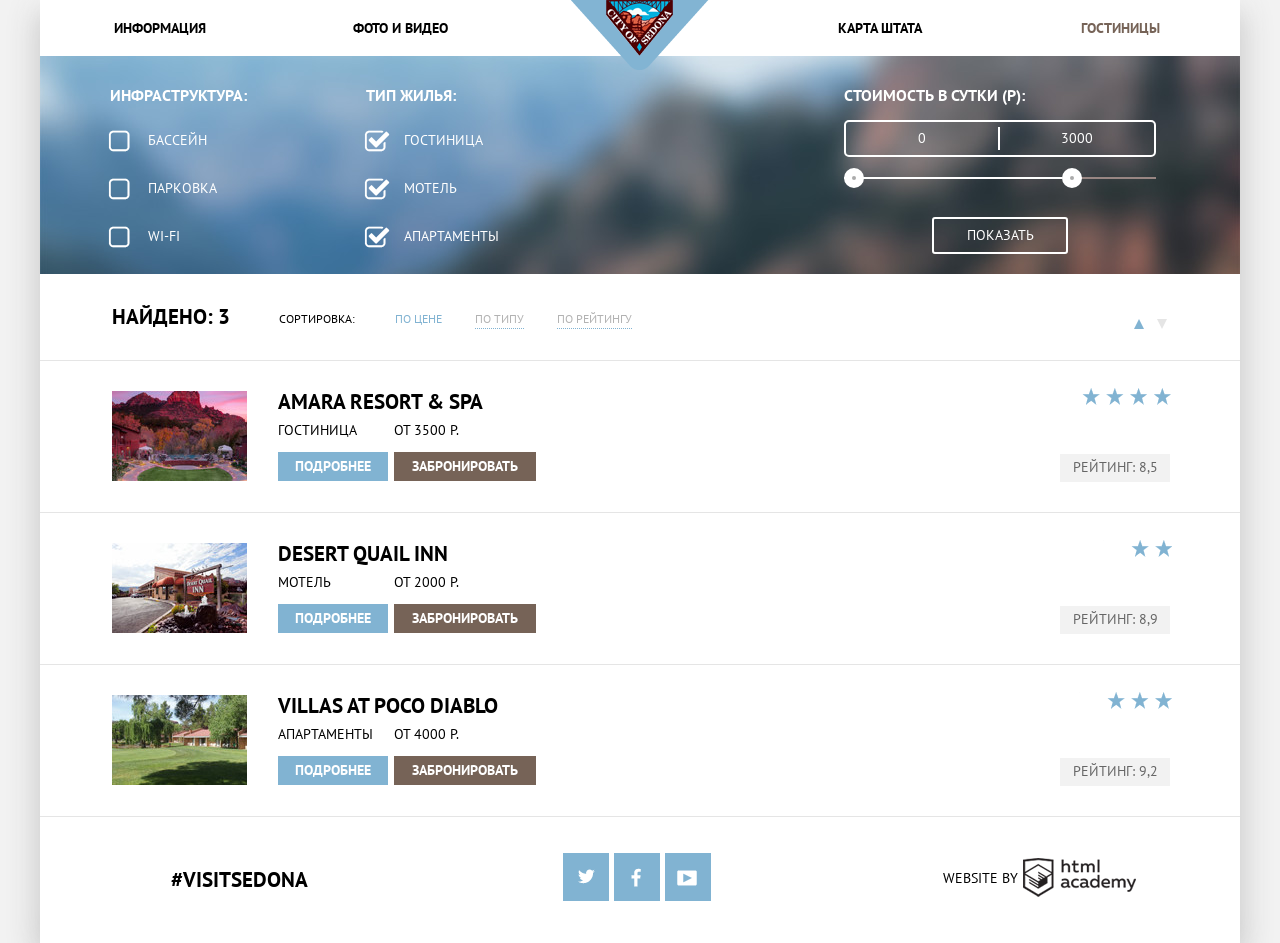
==== commit 0bfbfad0: "правки" ====
--- a/hotels.html
+++ b/hotels.html
@@ -4,8 +4,8 @@
   <meta charset="UTF-8">
   <title>Седона</title>
   <link href='http://fonts.googleapis.com/css?family=PT+Sans:400,700&amp;subset=latin,cyrillic-ext' rel='stylesheet' type='text/css'>
+  <link href="css/normalize.css" rel="stylesheet">
   <link href="css/style.css" rel="stylesheet">
-  <link href="css/normalize.css" rel="stylesheet">
 </head>
 <body>
   <div class="container">
@@ -26,7 +26,7 @@
         <form method="post" action="/filter">
           <div class="filter-infrastructure">
             <h3 class="filter-infrastructure-title">Инфраструктура:</h3>
-            <input type="checkbox" id="filter-pool" disabled>
+            <input type="checkbox" id="filter-pool">
             <label class="filter-variant" for="filter-pool">Бассейн</label>
             <input type="checkbox" id="filter-parking">
             <label class="filter-variant" for="filter-parking">Парковка</label>
@@ -39,7 +39,7 @@
             <label class="filter-variant" for="filter-hotel">Гостиница</label>
             <input type="checkbox" id="filter-motel" checked>
             <label class="filter-variant" for="filter-motel">Мотель</label>
-            <input type="checkbox" id="filter-apartment" checked disabled>
+            <input type="checkbox" id="filter-apartment" checked>
             <label class="filter-variant" for="filter-apartment">Апартаменты</label>
           </div>
 
@@ -47,8 +47,10 @@
             <h3 class="filter-price-title">Стоимость в сутки (Р):</h3>
             <div class="filter-price-controll">
               <div class="filter-price-boundaries">
-              <label class="price-min">от <input name="price-min" type="text" value="0"></label>
-              <label class="price-max">до <input name="price-max" type="text" value="3000"></label>
+              <label class="price-min"  for="price-min">от </label>
+              <input name="price-min" id="price-min" type="text" value="0">
+              <label class="price-max">до </label>
+                <input name="price-max" id="price-max"type="text" value="3000">
               </div>
               <div class="filter-price-scale">
               <div class="scale">
--- a/css/style.css
+++ b/css/style.css
@@ -8,6 +8,46 @@
   margin: 0;
 
 }
+@font-face {
+  font-weight: normal;
+  font-style: normal;
+
+  font-family: "symbols-sedona";
+  src: url("../fonts/symbols-sedona.woff") format("woff"),
+       url("../fonts/symbols-sedona.woff2") format("woff2");
+}
+
+[class^="icon-"]::before,
+[class*=" icon-"]::before {
+  display: inline-block;
+  width: 1em;
+  margin-right: 0.2em;
+  margin-left: 0.2em;
+
+  font-weight: normal;
+  line-height: 1em;
+  font-family: "symbols-sedona";
+  text-align: center;
+  text-transform: none;
+  text-decoration: inherit;
+  font-style: normal;
+  font-variant: normal;
+
+  speak: none;
+}
+
+.icon-facebook::before { content: "\66"; } /* "f" */
+.icon-twitter::before { content: "\74"; } /* "t" */
+.icon-up-dir::before { content: "\25b2"; } /* "▲" */
+.icon-down-dir::before { content: "\25bc"; } /* "▼" */
+.icon-star::before { content: "\2605"; } /* "★" */
+.icon-check-off::before { content: "\2610"; } /* "☐" */
+.icon-check-on::before { content: "\2611"; } /* "☑" */
+.icon-calendar::before { content: "\e800"; } /* "" */
+.icon-plus::before { content: "\e801"; } /* "" */
+.icon-minus::before { content: "\e802"; } /* "" */
+.icon-youtube::before { content: "\f39e"; } /* "" */
+
 .clearfix:before,
 .clearfix:after {
  content: "";
@@ -142,13 +182,13 @@
   height: 100%;
 }
 
-.advantage-main2 {
+.advantage-main-2 {
   background-size: contain;
   background-image: url('../img/advantage-img-2.jpg');
   background-position: 0% 100%;
   background-color: #81b3d2;
 }
-.advantage-text-wrapper2 {
+.advantage-text-wrapper-2 {
   width: 33.3333333%;
   padding: 50px;
   float:right;
@@ -176,7 +216,7 @@
   margin: 0 auto 20px;
 }
 
-.advantage-main-text2 {
+.advantage-main-text-2 {
   padding: 0px 11%;
   font-size: 14px;
   font-weight: 400;
@@ -297,6 +337,7 @@
   margin-left: auto;
 }
 
+
 .booking-btn {
   display: block;
   width: 100%;
@@ -331,9 +372,11 @@
   font-size: 0;
 }
 
+
 .booking-form-row {
   margin-bottom: 27px;
   font-size: 0;
+  position:relative;
 }
 
 .booking-form-row label {
@@ -389,81 +432,79 @@
   line-height: 26px;
 }
 
-.booking-form-dates {
-  margin-bottom: 32px;
-}
-
-.booking-form-dates input:after {
+.booking-form-col input {
+  text-transform: uppercase;
+  width: 32px;
+    color: #000000;
+    font-size: 14px;
+    font-weight: 700;
+    line-height: 26px;
+    vertical-align: top;
+    text-align: center;
+    border-style: none;
+    background-color: #f2f2f2;
+
+}
+.icon-calendar {
   position: absolute;
   width: 21px;
-  height: 23px;
-  content: "";
-  background: -92px -10px no-repeat url(../img/sprites.png);
-}
-
-.booking-form-dates input:hover:after {
-  background: -10px -10px no-repeat url(../img/sprites.png);
-}
-
-.booking-form-dates input:focus:after {
-  background: -51px -10px no-repeat url(../img/sprites.png);
-}
-
-.booking-form-dates + .booking-form-row {
-  margin-bottom: 55px;
-}
-
-.booking-form-col input {
-  width: 32px;
-  padding-right: 41px;
-  padding-left: 41px;
-  text-align: center;
-}
-
-.booking-controls-plus,
-.booking-controls-minus {
-  position: relative;
+  height: 22px;
+  font-size: 21px;
+  color: #c2c2c2;
+  font-style: normal;
+}
+
+.date-in, .date-out {
+  margin-left: -30px;
+  margin-top: 6px
+}
+
+
+.icon-calendar:hover,
+.icon-minus:hover,
+.icon-plus:hover {
+  color: #000000;
+}
+
+.icon-calendar:active,
+.icon-minus:active,
+.icon-plus:active {
+  color: #81b3d2;
+}
+
+.booking-input-wrapper {
+  position: relative;
+  display: inline-block;
+  vertical-align: top;
+  width: 114px;
+  height: 38px;
+}
+
+.booking-input-wrapper input[type="text"] {
+  box-sizing: border-box;
+  width: 100%;
+  padding-left: 38px;
+  padding-right: 38px;
+}
+.icon-minus,
+.icon-plus {
+  width: 38px;
+  text-align: center;
+  border: 0;
+  outline: 0;
+  background-color: #f2f2f2;
+  color: #a9a9a9;
+  line-height: 26px;
+  position: absolute;
+  top:0;
   cursor: pointer;
 }
-
-.booking-controls-minus:before {
-  position: absolute;
-  top: -1.5px;
-  left: -100px;
-  width: 11px;
-  height: 11px;
-  content: "";
-  background: -284px -69px no-repeat url(../img/sprites.png);
-}
-
-.booking-controls-minus:hover:before,
-input:hover ~ .booking-controls-subtract:before {
-  background: -252px -69px no-repeat url(../img/sprites.png);
-}
-
-.booking-controls-minus:active:before,
-input:focus ~ .booking-controls-minus:before {
-  background: -189px -69px no-repeat url(../img/sprites.png);
-}
-
-.booking-controls-plus:after {
-  position: absolute;
-  top: -5px;
-  right: 10px;
-  width: 11px;
-  height: 11px;
-  content: "";
-  background: -189px -100px no-repeat url(../img/sprites.png);
-}
-
-.booking-controls-plus:hover:after,
-input:hover ~ .booking-controls-plus:after {
-  background: -316px -69px no-repeat url(../img/sprites.png);
-}
-
-.booking-controls-plus:active:after,
-input:focus ~ .booking-controls-plus:after {
-  background: -347px -69px no-repeat url(../img/sprites.png);
+.icon-minus {
+  left: 0;
+}
+
+.icon-plus {
+  right: 0;
 }
 
 .booking-form-btn {
@@ -478,6 +519,7 @@
   font-size: 21px;
   font-weight: 700;
   line-height: 26px;
+  margin-top:50px;
 }
 
 .booking-form-btn:focus {
@@ -604,7 +646,7 @@
   background-color: transparent;
 }
 
-.filter-price-boundaries input:nth-child(2n+1) {
+.filter-price-boundaries input:nth-child(2) {
   border-right: 2px solid #ffffff;
 }
 
@@ -703,7 +745,7 @@
 .options {
   padding-top: 30px;
   padding-bottom: 30px;
-  border: 1px solid #e5e5e5;
+  border-bottom: 1px solid #e5e5e5;
   text-decoration: none;
   color: #000000;
   font-size: 21px;
@@ -789,7 +831,7 @@
   display: inline-block;
   width: 11px;
   height: 11px;
-  vertical-align: top;
+  vertical-align: bottom;
 }
 
 .options-down-arrow {
@@ -847,11 +889,12 @@
 /*START RESULT*/
 
 .result-infoblock-title {
+  display: inline-block;
   text-decoration: none;
   color: #000000;
   font-size: 21px;
   font-weight: 700;
-  line-height: 15px;
+  line-height: 21px;
 }
 
 .result-infoblock-title:hover {
@@ -868,6 +911,8 @@
   font-size: 14px;
   font-weight: 400;
   line-height: 21px;
+  margin-bottom: 11px;
+  margin-top:0;
 }
 
 .result-booking-btn,
@@ -918,7 +963,7 @@
 }
 
 .result-housing-infoblock {
-  max-width: 500px;
+  max-width: 725px;
 }
 
 .result-about-housing {
@@ -926,14 +971,10 @@
   width: 110px;
 }
 
-.result-about-price,
-.result-housing-type {
-  margin-bottom: 11px;
-}
-
 .result-about-booking {
-  float: right;
+  float: left;
   width: 142px;
+  margin-left: 6px;
 }
 
 .result-housing-ratings {
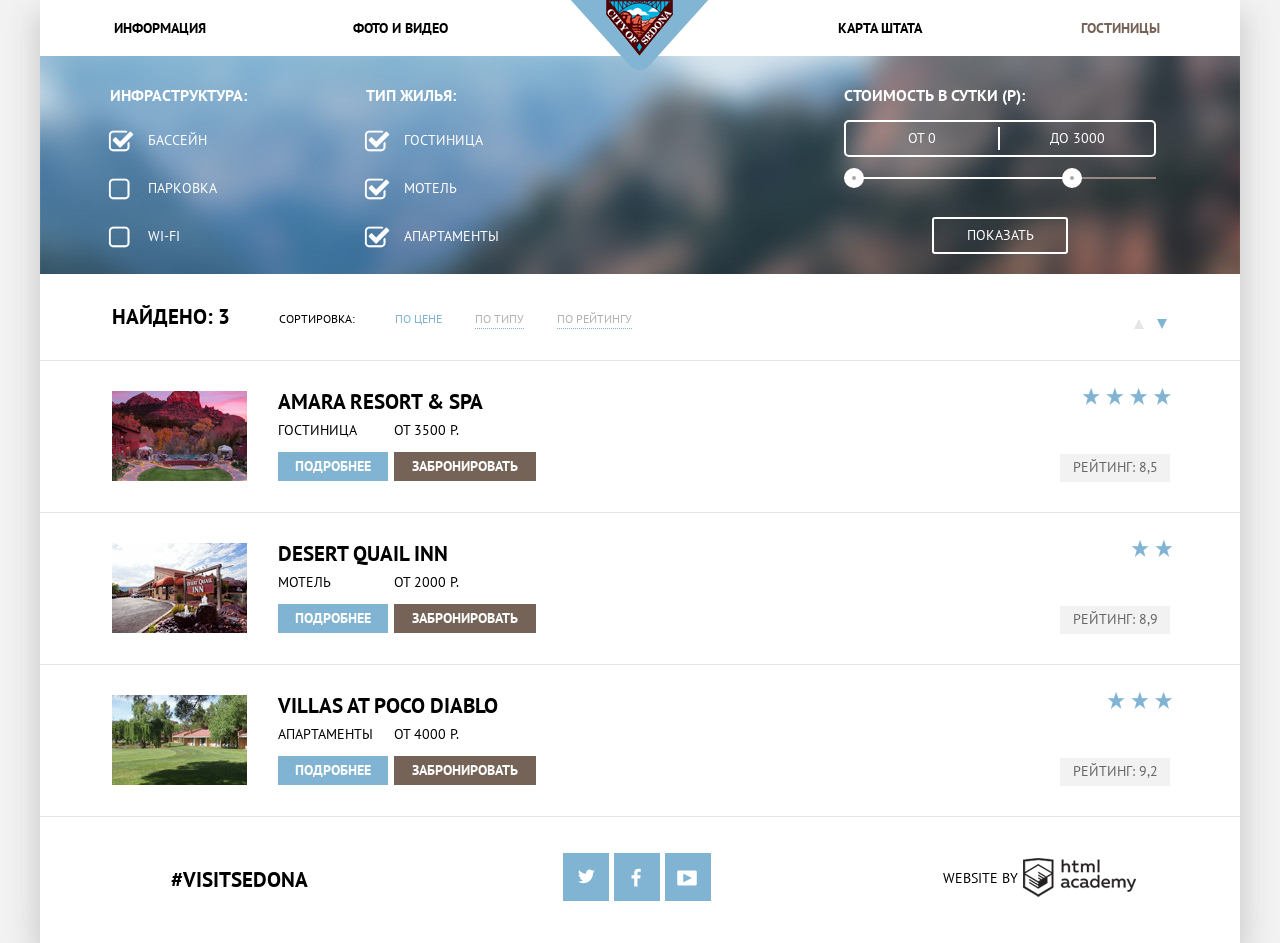
==== commit 6c19a73a: "дополнения" ====
--- a/hotels.html
+++ b/hotels.html
@@ -3,7 +3,7 @@
 <head>
   <meta charset="UTF-8">
   <title>Седона</title>
-  <link href='http://fonts.googleapis.com/css?family=PT+Sans:400,700&amp;subset=latin,cyrillic-ext' rel='stylesheet' type='text/css'>
+  <link href="http://fonts.googleapis.com/css?family=PT+Sans:400,700&amp;subset=latin,cyrillic" rel="stylesheet" type="text/css">
   <link href="css/normalize.css" rel="stylesheet">
   <link href="css/style.css" rel="stylesheet">
 </head>
@@ -14,10 +14,10 @@
         <a href="#">Информация</a>
         <a href="#">Фото и видео</a>
         <a href="index.html" class="menu-logo">
-          <img src="img/logo.png" alt="">
+          <img src="img/logo.png" width="138px" height="70px" alt="City of Sedona">
         </a>
         <a href="#">Карта штата</a>
-        <a class="menu-active" href="#">Гостиницы</a>
+        <a class="menu-active" href="hotels.html">Гостиницы</a>
       </nav>
     </header>
     <main>
@@ -26,8 +26,8 @@
         <form method="post" action="/filter">
           <div class="filter-infrastructure">
             <h3 class="filter-infrastructure-title">Инфраструктура:</h3>
-            <input type="checkbox" id="filter-pool">
-            <label class="filter-variant" for="filter-pool">Бассейн</label>
+            <input type="checkbox" id="filter-pool"checked>
+            <label class="filter-variant" for="filter-pool" >Бассейн</label>
             <input type="checkbox" id="filter-parking">
             <label class="filter-variant" for="filter-parking">Парковка</label>
             <input type="checkbox" id="filter-wifi">
@@ -47,17 +47,24 @@
             <h3 class="filter-price-title">Стоимость в сутки (Р):</h3>
             <div class="filter-price-controll">
               <div class="filter-price-boundaries">
-              <label class="price-min"  for="price-min">от </label>
-              <input name="price-min" id="price-min" type="text" value="0">
-              <label class="price-max">до </label>
-                <input name="price-max" id="price-max"type="text" value="3000">
+                <label class="price-min"  for="price-min">
+                  от
+                </label>
+                <input name="price-min" id="price-min" type="text" value="ОТ 0">
+                <label class="price-max" for="price-max">
+                  до
+                </label>
+                <input name="price-max" id="price-max" type="text" value="ДО 3000">
               </div>
               <div class="filter-price-scale">
-              <div class="scale">
-              <div class="bar"></div>
-              </div>
-              <div class="toggle min-toggle"></div>
-              <div class="toggle max-toggle"></div>
+                <div class="scale">
+                  <div class="bar">
+                  </div>
+                </div>
+                <div class="toggle min-toggle">
+                </div>
+                <div class="toggle max-toggle">
+                </div>
               </div>
             </div>
             <button class="filter-btn" type="submit">Показать</button>
@@ -73,14 +80,14 @@
           <a href="#" class="options-variant options-functions">По рейтингу</a>
         </div>
         <div class="options-right-column">
-          <a class="options-up-arrow options-active" href="#"></a>
-          <a class="options-down-arrow" href="#"></a>
+          <a class="options-up-arrow" href="#"></a>
+          <a class="options-down-arrow options-active" href="#"></a>
         </div>
       </div>
       <div class="result">
         <div class="result-housing clearfix">
           <div class="result-housing-left">
-            <img class="result-housing-img" src="img/amara.jpg" alt="Amara resort & spa">
+            <img class="result-housing-img" src="img/amara.jpg" width="135px" height="90px" alt="Amara resort & spa">
 
             <div class="result-housing-infoblock">
               <a class="result-infoblock-title" href="#">Amara resort & spa</a>
@@ -103,7 +110,7 @@
         </div>
         <div class="result-housing clearfix">
           <div class="result-housing-left">
-            <img  class="result-housing-img" src="img/desert.jpg" alt="Desert quail inn">
+            <img  class="result-housing-img" src="img/desert.jpg" width="135px" height="90px" alt="Desert quail inn">
             <div class="result-housing-infoblock">
               <a class="result-infoblock-title" href="#">Desert quail inn</a>
               <div class="result-about clearfix">
@@ -125,7 +132,7 @@
         </div>
         <div class="result-housing clearfix">
           <div class="result-housing-left">
-            <img class="result-housing-img" src="img/poco.jpg" alt="Villas at poco diablo">
+            <img class="result-housing-img" src="img/poco.jpg" width="135px" height="90px" alt="Villas at poco diablo">
             <div class="result-housing-infoblock">
               <a class="result-infoblock-title" href="#">Villas at poco diablo</a>
               <div class="result-about">
@@ -161,8 +168,6 @@
         <a class="copyright-htmlacademy" href="http://htmlacademy.ru/"></a>
       </p>
     </footer>
-
   </div>
-  <script src="js/main.js"></script>
 </body>
 </html>
--- a/css/style.css
+++ b/css/style.css
@@ -1,57 +1,49 @@
 body {
-  font-family: 'PT Sans', Arial, sans-serif;
+  font-family: "PT Sans", Arial, sans-serif;
   font-size: 14px;
   line-height: 21px;
   color: #333333;
   text-transform: uppercase;
   background-color: #f2f2f2;
   margin: 0;
-
 }
 @font-face {
   font-weight: normal;
   font-style: normal;
-
   font-family: "symbols-sedona";
   src: url("../fonts/symbols-sedona.woff") format("woff"),
-       url("../fonts/symbols-sedona.woff2") format("woff2");
-}
-
-[class^="icon-"]::before,
-[class*=" icon-"]::before {
-  display: inline-block;
-  width: 1em;
-  margin-right: 0.2em;
-  margin-left: 0.2em;
-
+  url("../fonts/symbols-sedona.woff2") format("woff2");
+}
+
+[class^="icon-"]:before,
+[class*=" icon-"]:before {
+  display: inline-block;
   font-weight: normal;
-  line-height: 1em;
   font-family: "symbols-sedona";
   text-align: center;
   text-transform: none;
   text-decoration: inherit;
   font-style: normal;
   font-variant: normal;
-
   speak: none;
 }
 
-.icon-facebook::before { content: "\66"; } /* "f" */
-.icon-twitter::before { content: "\74"; } /* "t" */
-.icon-up-dir::before { content: "\25b2"; } /* "▲" */
-.icon-down-dir::before { content: "\25bc"; } /* "▼" */
-.icon-star::before { content: "\2605"; } /* "★" */
-.icon-check-off::before { content: "\2610"; } /* "☐" */
-.icon-check-on::before { content: "\2611"; } /* "☑" */
-.icon-calendar::before { content: "\e800"; } /* "" */
-.icon-plus::before { content: "\e801"; } /* "" */
-.icon-minus::before { content: "\e802"; } /* "" */
-.icon-youtube::before { content: "\f39e"; } /* "" */
+.icon-facebook:before { content: "\66"; } /* "f" */
+.icon-twitter:before { content: "\74"; } /* "t" */
+.icon-up-dir:before { content: "\25b2"; } /* "▲" */
+.icon-down-dir:before { content: "\25bc"; } /* "▼" */
+.icon-star:before { content: "\2605"; } /* "★" */
+.icon-check-off:before { content: "\2610"; } /* "☐" */
+.icon-check-on:before { content: "\2611"; } /* "☑" */
+.icon-calendar:before { content: "\e800"; } /* "" */
+.icon-plus:before { content: "\e801"; } /* "" */
+.icon-minus:before { content: "\e802"; } /* "" */
+.icon-youtube:before { content: "\f39e"; } /* "" */
 
 .clearfix:before,
 .clearfix:after {
- content: "";
- display: table;
+  content: "";
+  display: table;
 }
 
 .clearfix:after {
@@ -59,9 +51,10 @@
 }
 
 .main-poster {
-  background-image: url('../img/main-poster.jpg');
+  background-image: url("../img/main-poster.jpg");
   background-size: cover;
   background-color: #81b3d1;
+  background-position: 50% 22%;
   height: 510px;
   width: 100%;
   text-align: center;
@@ -70,14 +63,14 @@
   position: relative;
 }
 
-.main-poster::after {
-  content: '';
+.main-poster:after {
+  content: "";
   width: 100%;
   height: 60px;
   position: absolute;
   bottom: 0;
   left: 0;
-  background-image: url('../img/shape.png');
+  background-image: url("../img/shape.png");
   background-size: 100% 100%;
   background-repeat: no-repeat;
 }
@@ -164,140 +157,121 @@
 }
 
 /*END INTRO*/
-.advantage-main {
-  background-size: contain;
-  background-image: url('../img/advantage-img-1.jpg');
-  background-position: 100% 0%;
-  background-color: #81b3d2;
-}
-
-.advantage-text-wrapper {
-  width: 33.3333%;
-  padding: 50px;
-  box-sizing: border-box;
-  text-align: center;
-  vertical-align: top;
-  background-color: #81b3d2;
-  color: #ffffff;
-  height: 100%;
-}
-
-.advantage-main-2 {
-  background-size: contain;
-  background-image: url('../img/advantage-img-2.jpg');
-  background-position: 0% 100%;
-  background-color: #81b3d2;
-}
-.advantage-text-wrapper-2 {
-  width: 33.3333333%;
-  padding: 50px;
-  float:right;
-  box-sizing: border-box;
-  text-align: center;
-  vertical-align: top;
-  background-color: #81b3d2;
-  color: #ffffff;
-  height: 100%;
-  font-size: 14px;
-}
-
-.advantage-heading {
-  margin: 0 auto;
+.advantage-container{
+	padding-top:28px;
+}
+.advantage-view{
+	background-color:#81b3d2;
+	margin:0px;
+}
+.advantage-text-part{
+	width: 400px;
+	float: left;
+}
+
+.advantage-text-part p,
+.advantage-text-part h2{
+	width: 300px;
+	margin: 0 auto;
+	text-align: center;
+	vertical-align: middle;
+	color: #ffffff;
+}
+
+.advantage-text-part h2{
+	margin-top: 52px;
   font-weight: 700;
   font-size: 21px;
   line-height: 26px;
-  max-width: 151px;
-}
-
-.advantage-main-text {
+}
+
+.advantage-text-part p{
+	margin-top: 20px;
+	margin-bottom: 22px;
   font-size: 14px;
   font-weight: 400;
   line-height: 21px;
-  margin: 0 auto 20px;
-}
-
-.advantage-main-text-2 {
-  padding: 0px 11%;
+}
+.advantage-image-part{
+	width: 800px;
+	float: left;
+	margin: 0;
+}
+.advantage-feature-box{
+	margin-bottom: 90px;
+	margin-top: 47px;
+	font-size: 12px;
+
+}
+.advantage-feature-view{
+	background-color:#81b3d2;
+	margin:0px;
+}
+
+.advantage-feature{
+	width: 400px;
+	float: left;
+	text-align: center;
+}
+
+.advantage-feature img{
+	display: block;
+	margin: 0 auto;
+	margin-bottom: 26px;
+}
+
+.advantage-feature p{
+	line-height: 20px;
+	margin-top: 22px;
+	margin-bottom: -6px;
   font-size: 14px;
   font-weight: 400;
   line-height: 21px;
-  margin: 0 auto 20px;
-}
-
-.additional-advantage {
-	position: relative;
-	width: 33.333333%;
-	float: left;
-	padding: 160px 6% 70px;
-	-webkit-box-sizing: border-box;
-	-moz-box-sizing: border-box;
-	box-sizing: border-box;
-	text-align: center;
-}
-
-.additional-advantage:nth-child(2) {
-	padding: 160px 4% 70px;
-}
-
-.additional-advantage .advantage-heading::before {
-	position: absolute;
-	top: 55px;
-	left: 50%;
-	z-index: 3;
-	-webkit-transform: translate(-50%, 0);
-	-ms-transform: translate(-50%, 0);
-	transform: translate(-50%, 0);
-	content: "";
-	display: block;
-	height: 76px;
-	width: 75px;
-	margin: 0 auto;
-}
-
-.additional-advantage:nth-child(1) .advantage-heading::before {
-	background: url("../img/sprites2.png") no-repeat;
-	background-position: -104px -10px;
-}
-
-.additional-advantage:nth-child(2) .advantage-heading::before {
-	background: url("../img/sprites2.png") no-repeat;
-	background-position: -10px -10px;
-}
-
-.additional-advantage:nth-child(3) .advantage-heading::before {
-	background: url("../img/sprites2.png") no-repeat;
-	background-position: -199px -10px;
-}
-
-.additional-advantages-grey {
-  background-color: #eeeeee;
-  padding-top: 50px;
-  padding-bottom: 50px;
-  font-size: 0;
-
-}
-
-.additional-advantage-grey {
-  display: inline-block;
-  width: 33%;
-  text-align: center;
-  box-sizing: border-box;
-  vertical-align: top;
-}
-
-.advantage-number {
+}
+
+.advantage-feature:nth-child(1){
+	padding-top: 14px;
+}
+
+.advantage-feature:nth-child(2){
+	padding-top: 16px;
+}
+
+.advantage-feature:nth-child(3){
+	padding-top: 10px;
+}
+
+.advantage-number-features{
+	background-color: #eeeeee;
+	padding-bottom: 42px;
+	padding-top: 30px;
+	margin-bottom: 17px;
   font-size: 14px;
   font-weight: 400;
   line-height: 21px;
-  padding-top: 12px;
-}
-
-.advantage-number::after {
-  content: ' —';
-}
-
-.advantage-number::before {
-  content: '— ';
+}
+
+.advantage-number-feature{
+	width: 400px;
+	float: left;
+	text-align: center;
+}
+
+.advantage-number-feature h2{
+	line-height: 20px;
+	margin-bottom: 25px;
+}
+
+.advantage-number-feature p{
+	line-height: 20px;
+	margin-bottom: 22px;
+}
+
+
+.advantage-feature-view img{
+	display: block;
+	max-width: 100%;
+	height: auto;
 }
 
 .advantages-text{
@@ -336,7 +310,6 @@
   margin-right: auto;
   margin-left: auto;
 }
-
 
 .booking-btn {
   display: block;
@@ -352,6 +325,7 @@
   font-weight: 700;
   line-height: 26px;
 }
+
 .booking-btn:active {
   color: #9f928a;
   color: rgba(255, 255, 255, .3);
@@ -372,7 +346,6 @@
   font-size: 0;
 }
 
-
 .booking-form-row {
   margin-bottom: 27px;
   font-size: 0;
@@ -391,7 +364,7 @@
   display: inline-block;
   width: 301px;
   padding: 5px 30px 5px 15px;
-  vertical-align: middle;
+  vertical-align: top;
   border-style: none;
   background-color: #f2f2f2;
 }
@@ -423,6 +396,7 @@
 .booking-form-col:first-child label {
   text-align: left;
 }
+
 .booking-form-label,
 .booking-form-label + input {
   text-transform: uppercase;
@@ -435,15 +409,14 @@
 .booking-form-col input {
   text-transform: uppercase;
   width: 32px;
-    color: #000000;
-    font-size: 14px;
-    font-weight: 700;
-    line-height: 26px;
-    vertical-align: top;
-    text-align: center;
-    border-style: none;
-    background-color: #f2f2f2;
-
+  color: #000000;
+  font-size: 14px;
+  font-weight: 700;
+  line-height: 26px;
+  vertical-align: top;
+  text-align: center;
+  border-style: none;
+  background-color: #f2f2f2;
 }
 .icon-calendar {
   position: absolute;
@@ -454,11 +427,11 @@
   font-style: normal;
 }
 
-.date-in, .date-out {
+.date-in,
+.date-out {
   margin-left: -30px;
   margin-top: 6px
 }
-
 
 .icon-calendar:hover,
 .icon-minus:hover,
@@ -470,6 +443,33 @@
 .icon-minus:active,
 .icon-plus:active {
   color: #81b3d2;
+
+}
+
+.icon-plus:before,
+.icon-minus:before {
+  font-size: 14px
+}
+
+.icon-minus,
+.icon-plus {
+  width: 38px;
+  text-align: center;
+  border: 0;
+  outline: 0;
+  background-color: transparent;
+  color: #a9a9a9;
+  position: absolute;
+  top:0;
+  cursor: pointer;
+  margin-top: 6%;
+}
+.icon-minus {
+  left: 0;
+}
+
+.icon-plus {
+  right: 0;
 }
 
 .booking-input-wrapper {
@@ -485,27 +485,26 @@
   width: 100%;
   padding-left: 38px;
   padding-right: 38px;
-}
-.icon-minus,
-.icon-plus {
-  width: 38px;
-  text-align: center;
-  border: 0;
-  outline: 0;
-  background-color: #f2f2f2;
-  color: #a9a9a9;
-  line-height: 26px;
-  position: absolute;
-  top:0;
-  cursor: pointer;
-}
-.icon-minus {
-  left: 0;
-}
-
-.icon-plus {
-  right: 0;
-}
+  background: #F2F2F2;
+  line-height:26px;
+  border:none;
+}
+.booking-input-wrapper input[type="text"]:focus {
+    background-color: #ffffff;
+    box-shadow: inset 0 0 0 2px #ebebeb;
+  }
+
+  input::-webkit-input-placeholder{
+  color: #000;
+  }
+
+  input::-moz-placeholder{
+  color: #000;
+  }
+
+  input:-ms-placeholder {
+  color: #000;
+  }
 
 .booking-form-btn {
   width: 100%;
@@ -538,13 +537,22 @@
   position: relative;
   overflow: hidden;
   height: 473px;
+  background-image: url("../img/map.jpg");
+}
+
+.map iframe{
+  border:none;
+  background:transparent;
+  overflow:hidden;
+  width:100%;
+  height:100%;
 }
 
 /*START FILTER*/
 
 .filter {
   padding-top: 29px;
-  background: #647e94 no-repeat url('../img/blur.jpg');
+  background: #647e94 no-repeat url("../img/blur.jpg");
   background-size: 100% auto;
 }
 
@@ -589,7 +597,7 @@
   width: 22px;
   height: 22px;
   content: "";
-  background: -179px -10px no-repeat url(../img/sprites.png);
+  background: -179px -10px no-repeat url("../img/sprites.png");
 }
 
 input:checked + .filter-variant:before {
@@ -598,27 +606,27 @@
   left: -40px;
   width: 26px;
   height: 22px;
-  background: -179px -10px no-repeat url(../img/sprites.png);
+  background: -179px -10px no-repeat url("../img/sprites.png");
 }
 
 input + .filter-variant:hover:before {
-  background: -179px -10px no-repeat url(../img/sprites.png);
+  background: -179px -10px no-repeat url("../img/sprites.png");
 }
 
 input:checked + .filter-variant:hover:before {
-  background: -133px -10px no-repeat url(../img/sprites.png);
+  background: -133px -10px no-repeat url("../img/sprites.png");
 }
 
 input:disabled + .filter-variant:before {
-  background: -10px -52px no-repeat url(../img/sprites.png);
+  background: -10px -52px no-repeat url("../img/sprites.png");
 }
 
 input:checked:disabled + .filter-variant:before {
-  background: -52px -52px no-repeat url(../img/sprites.png);
+  background: -52px -52px no-repeat url("../img/sprites.png");
 }
 
 input:checked + .filter-variant:before {
-  background: -133px -10px no-repeat url(../img/sprites.png);
+  background: -133px -10px no-repeat url("../img/sprites.png");
 }
 
 .filter-price-title {
@@ -662,35 +670,35 @@
 }
 
 .filter-price-scale .scale {
-    height: 2px;
-    background-color: #988683;
+  height: 2px;
+  background-color: #988683;
 }
 
 .filter-price-scale .bar {
-    width: 70%;
-    height: 2px;
-    background-color: #fff;
+  width: 70%;
+  height: 2px;
+  background-color: #fff;
 }
 
 .filter-price-scale .toggle {
-    box-sizing: content-box;
-    position: absolute;
-    top: -9px;
-    left: 0;
-    width: 4px;
-    height: 4px;
-    border: 8px solid #fff;
-    background-color: #ababab;
-    border-radius: 50%;
-    cursor: pointer;
+  box-sizing: content-box;
+  position: absolute;
+  top: -9px;
+  left: 0;
+  width: 4px;
+  height: 4px;
+  border: 8px solid #fff;
+  background-color: #ababab;
+  border-radius: 50%;
+  cursor: pointer;
 }
 
 .filter-price-scale .toggle:hover {
-    background-color: #1c4f80;
+  background-color: #1c4f80;
 }
 
 .filter-price-scale .max-toggle {
-    left: 70%;
+  left: 70%;
 }
 
 .filter-max-toggle {
@@ -820,7 +828,6 @@
 
 .options-right-column {
   float: right;
-
   width: 70px;
   margin-right: 6%;
   text-align: right;
@@ -943,7 +950,6 @@
 
 .result-housing-left {
   float: left;
-  width: 500px;
   padding-left: 6%;
   font-size: 0;
 }
@@ -1025,15 +1031,15 @@
 }
 
 .result-ratings-3star {
-  background: -94px -143px no-repeat url(../img/sprites.png);
+  background: -94px -143px no-repeat url("../img/sprites.png");
 }
 
 .result-ratings-2star {
-  background: -70px -143px no-repeat url(../img/sprites.png);
+  background: -70px -143px no-repeat url("../img/sprites.png");
 }
 
 .result-ratings-4star {
-  background: -119px -143px no-repeat url(../img/sprites.png);
+  background: -119px -143px no-repeat url("../img/sprites.png");
 }
 .result-mark-info {
   width: 110px;
@@ -1132,31 +1138,31 @@
 .tw:before {
   top: 16px;
   left: 15px;
-  background: -300px -100px no-repeat url(../img/sprites.png);
+  background: -300px -100px no-repeat url("../img/sprites.png");
 }
 
 .tw:active:before {
-  background: -337px -100px no-repeat url(../img/sprites.png);
+  background: -337px -100px no-repeat url("../img/sprites.png");
 }
 
 .fb:before {
   top: 15px;
   left: 17px;
-  background: -129px -70px no-repeat url(../img/sprites.png);
+  background: -129px -70px no-repeat url("../img/sprites.png");
 }
 
 .fb:active:before {
-  background: -159px -70px no-repeat url(../img/sprites.png);
+  background: -159px -70px no-repeat url("../img/sprites.png");
 }
 
 .youtube:before {
   top: 17px;
   left: 12px;
-  background: -252px -165px no-repeat url(../img/sprites.png);
+  background: -252px -165px no-repeat url("../img/sprites.png");
 }
 
 .youtube:active:before {
-  background: -292px -165px no-repeat url(../img/sprites.png);
+  background: -292px -165px no-repeat url("../img/sprites.png");
 }
 
 .footer-copyright {
@@ -1178,14 +1184,14 @@
   width: 113px;
   height: 39px;
   margin-left: 5px;
-  background: -10px -109px no-repeat url(../img/sprites.png);
+  background: -10px -109px no-repeat url("../img/sprites.png");
 }
 
 .copyright-htmlacademy:hover {
-  background: -10px -168px no-repeat url(../img/sprites.png);
+  background: -10px -168px no-repeat url("../img/sprites.png");
 }
 
 .copyright-htmlacademy:active {
-  background: -252px -10px no-repeat url(../img/sprites.png);
+  background: -252px -10px no-repeat url("../img/sprites.png");
 }
 /*END FOOTER*/
